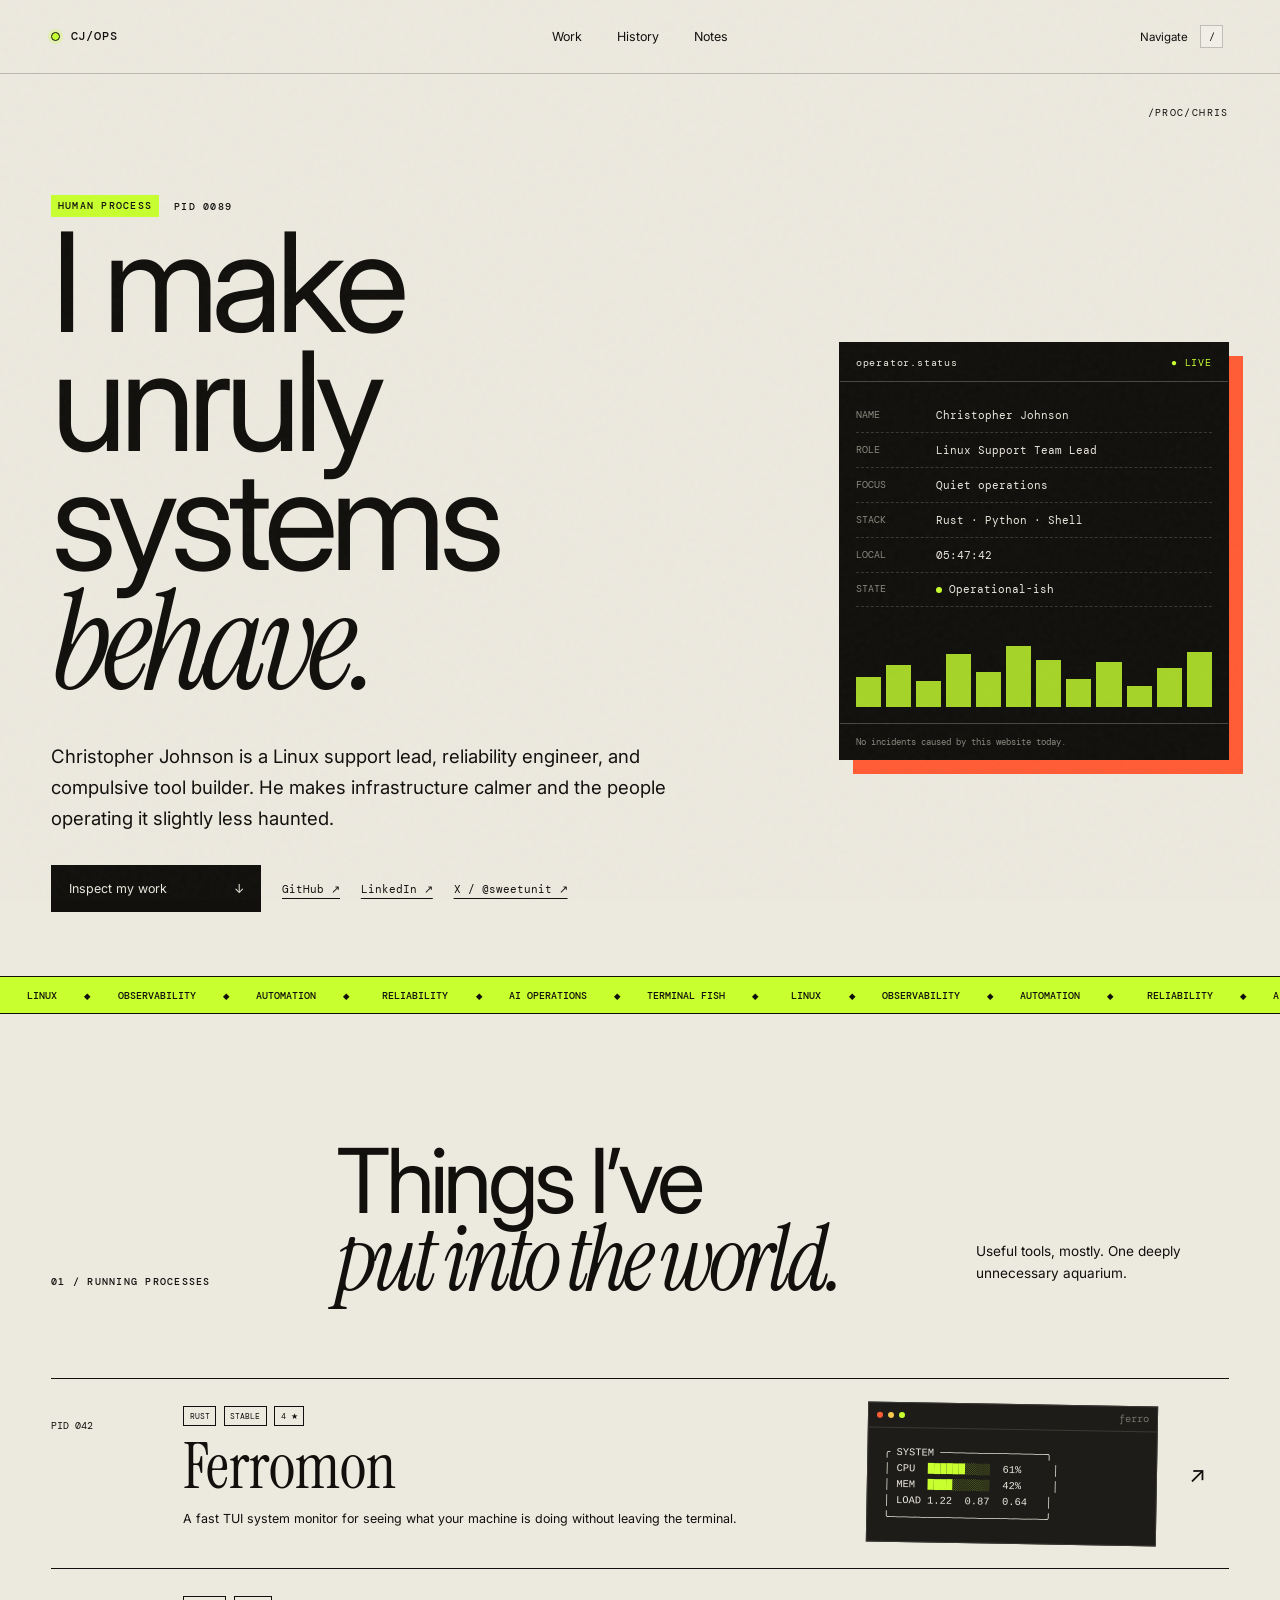
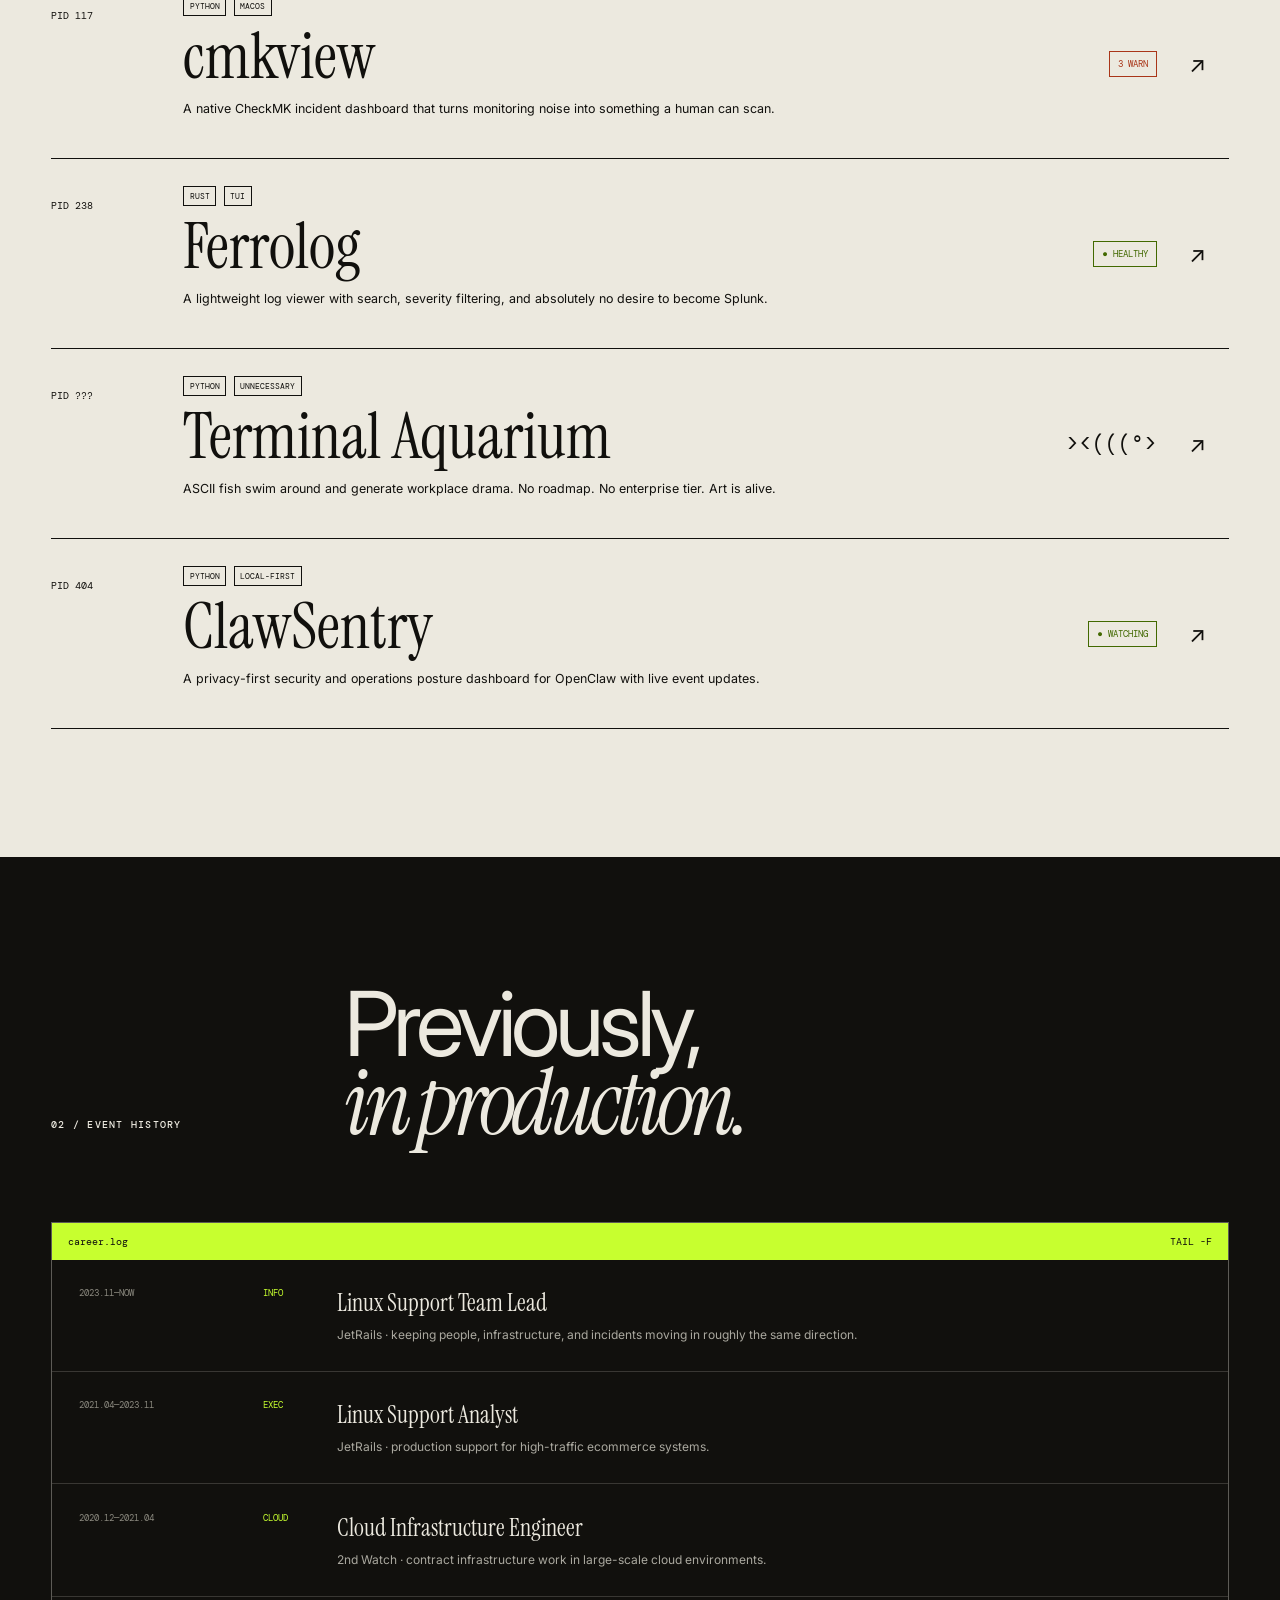
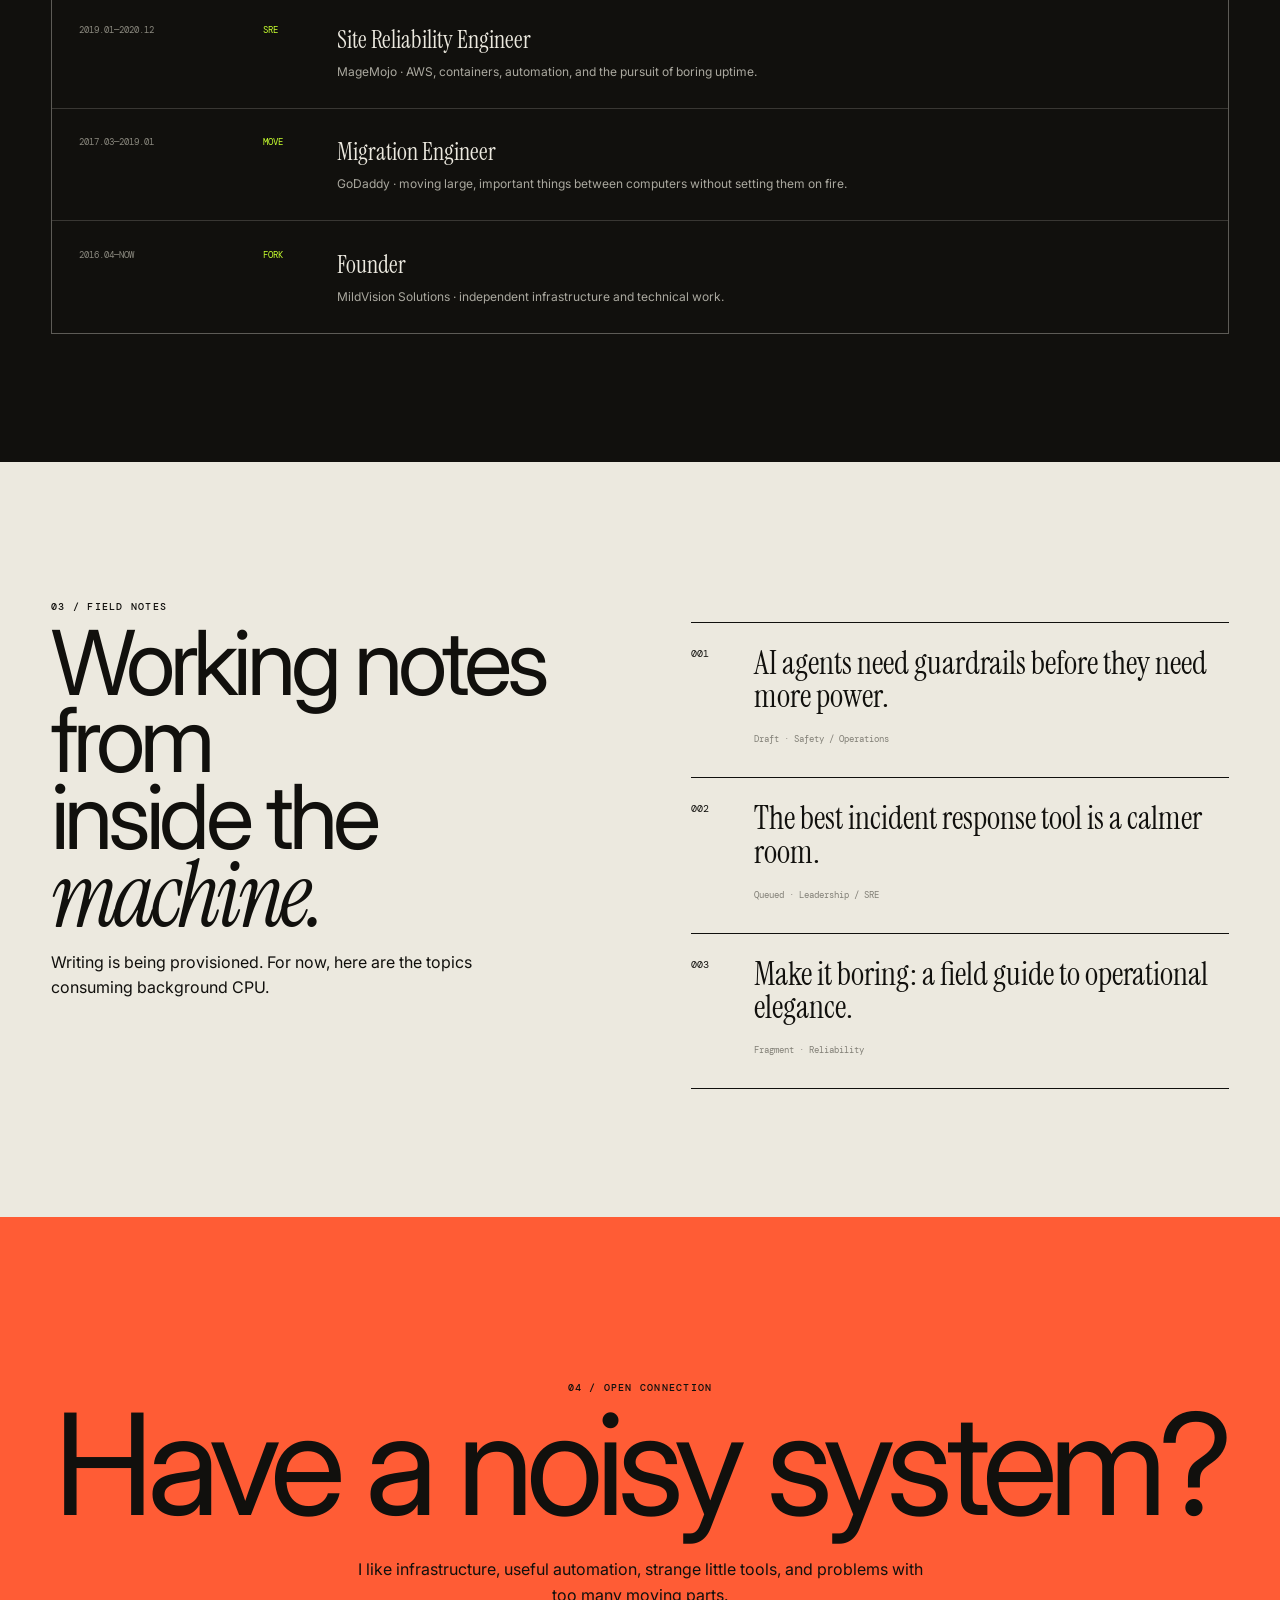
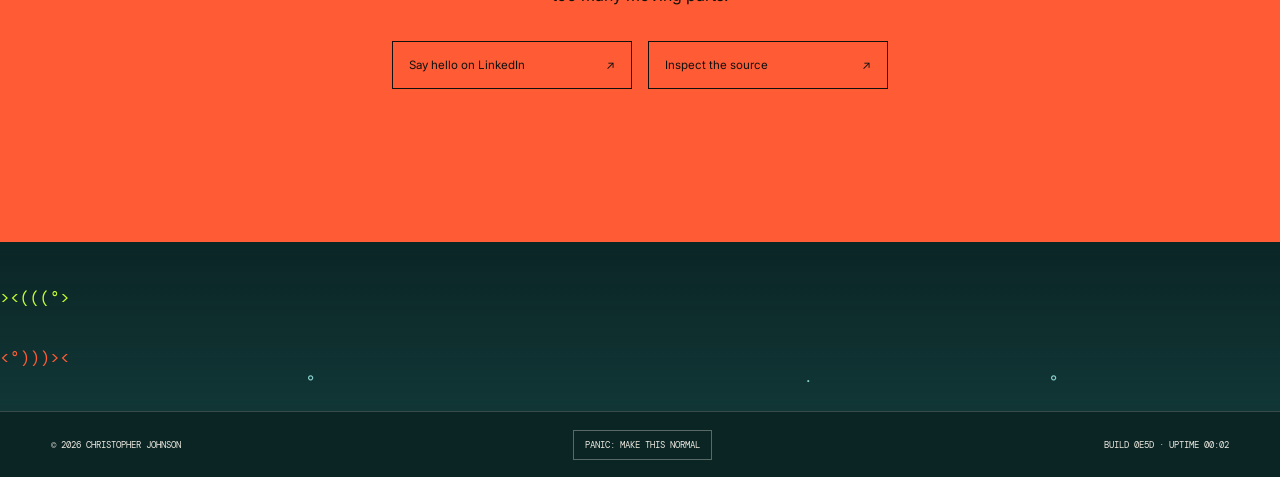
==== index.html @ 64f0a2d4 "Launch personal systems portfolio" ====
<!doctype html>
<html lang="en">
  <head>
    <meta charset="UTF-8" />
    <meta name="viewport" content="width=device-width, initial-scale=1" />
    <meta name="theme-color" content="#11100d" />
    <meta
      name="description"
      content="Christopher Johnson builds infrastructure, automation, and tools that make operations quieter."
    />
    <meta property="og:title" content="Christopher Johnson — Systems Operator" />
    <meta
      property="og:description"
      content="I make unruly systems behave. Linux, SRE, automation, and AI-driven operations."
    />
    <meta property="og:type" content="website" />
    <title>Christopher Johnson / Systems Operator</title>
    <link rel="preconnect" href="https://fonts.googleapis.com" />
    <link rel="preconnect" href="https://fonts.gstatic.com" crossorigin />
    <link
      href="https://fonts.googleapis.com/css2?family=DM+Mono:wght@300;400;500&family=Instrument+Serif:ital@0;1&family=Inter:wght@400;500;600&display=swap"
      rel="stylesheet"
    />
    <link rel="stylesheet" href="styles.css" />
    <script src="script.js" defer></script>
  </head>
  <body>
    <a class="skip-link" href="#main">Skip to main content</a>

    <div class="noise" aria-hidden="true"></div>

    <header class="site-header">
      <a class="wordmark" href="#top" aria-label="Christopher Johnson, home">
        <span class="status-dot" aria-hidden="true"></span>
        <span>CJ/OPS</span>
      </a>

      <nav aria-label="Primary navigation">
        <a href="#work">Work</a>
        <a href="#history">History</a>
        <a href="#notes">Notes</a>
      </nav>

      <button class="command-trigger" type="button" aria-haspopup="dialog">
        <span>Navigate</span>
        <kbd>/</kbd>
      </button>
    </header>

    <main id="main">
      <section class="hero" id="top">
        <div class="hero-index mono" aria-hidden="true">/PROC/CHRIS</div>

        <div class="hero-copy">
          <p class="eyebrow"><span>Human process</span> PID 0089</p>
          <h1>I make unruly<br />systems <em>behave.</em></h1>
          <p class="lede">
            Christopher Johnson is a Linux support lead, reliability engineer,
            and compulsive tool builder. He makes infrastructure calmer and the
            people operating it slightly less haunted.
          </p>
          <div class="hero-links">
            <a class="button primary" href="#work">Inspect my work <span>↓</span></a>
            <a class="text-link" href="https://github.com/ChrisJohnson89">GitHub ↗</a>
            <a class="text-link" href="https://www.linkedin.com/in/chrisjohnsonlink/">LinkedIn ↗</a>
            <a class="text-link" href="https://x.com/sweetunit" rel="me">X / @sweetunit ↗</a>
          </div>
        </div>

        <aside class="system-card" aria-label="Current operator status">
          <div class="panel-title">
            <span>operator.status</span>
            <span class="blink">● LIVE</span>
          </div>
          <dl>
            <div><dt>NAME</dt><dd>Christopher Johnson</dd></div>
            <div><dt>ROLE</dt><dd>Linux Support Team Lead</dd></div>
            <div><dt>FOCUS</dt><dd>Quiet operations</dd></div>
            <div><dt>STACK</dt><dd>Rust · Python · Shell</dd></div>
            <div><dt>LOCAL</dt><dd id="local-time">--:--:--</dd></div>
            <div><dt>STATE</dt><dd><span class="tiny-dot"></span> Operational-ish</dd></div>
          </dl>
          <div class="load-graph" aria-label="Decorative system activity graph">
            <i style="--h: 44%"></i><i style="--h: 62%"></i><i style="--h: 38%"></i>
            <i style="--h: 78%"></i><i style="--h: 52%"></i><i style="--h: 90%"></i>
            <i style="--h: 70%"></i><i style="--h: 42%"></i><i style="--h: 66%"></i>
            <i style="--h: 32%"></i><i style="--h: 58%"></i><i style="--h: 82%"></i>
          </div>
          <p class="panel-note mono">No incidents caused by this website today.</p>
        </aside>
      </section>

      <div class="ticker" aria-hidden="true">
        <div>
          <span>LINUX</span><b>◆</b><span>OBSERVABILITY</span><b>◆</b><span>AUTOMATION</span><b>◆</b>
          <span>RELIABILITY</span><b>◆</b><span>AI OPERATIONS</span><b>◆</b><span>TERMINAL FISH</span><b>◆</b>
          <span>LINUX</span><b>◆</b><span>OBSERVABILITY</span><b>◆</b><span>AUTOMATION</span><b>◆</b>
          <span>RELIABILITY</span><b>◆</b><span>AI OPERATIONS</span><b>◆</b><span>TERMINAL FISH</span><b>◆</b>
        </div>
      </div>

      <section class="section work" id="work">
        <header class="section-heading">
          <p class="eyebrow">01 / Running processes</p>
          <h2>Things I’ve<br /><em>put into the world.</em></h2>
          <p>Useful tools, mostly. One deeply unnecessary aquarium.</p>
        </header>

        <div class="process-list">
          <article class="process featured">
            <a href="https://github.com/ChrisJohnson89/Ferromon" aria-label="View Ferromon on GitHub"></a>
            <div class="process-id mono">PID 042</div>
            <div class="process-main">
              <p class="process-meta"><span>RUST</span><span>STABLE</span><span>4 ★</span></p>
              <h3>Ferromon</h3>
              <p>A fast TUI system monitor for seeing what your machine is doing without leaving the terminal.</p>
            </div>
            <div class="terminal-preview" aria-hidden="true">
              <div class="terminal-bar"><i></i><i></i><i></i><span>ferro</span></div>
              <pre>╭ SYSTEM ─────────────────╮
│ CPU  <b>██████░░░░</b>  61%     │
│ MEM  <b>████░░░░░░</b>  42%     │
│ LOAD 1.22  0.87  0.64   │
╰─────────────────────────╯</pre>
            </div>
            <span class="arrow" aria-hidden="true">↗</span>
          </article>

          <article class="process">
            <a href="https://github.com/ChrisJohnson89/cmkview" aria-label="View cmkview on GitHub"></a>
            <div class="process-id mono">PID 117</div>
            <div class="process-main">
              <p class="process-meta"><span>PYTHON</span><span>MACOS</span></p>
              <h3>cmkview</h3>
              <p>A native CheckMK incident dashboard that turns monitoring noise into something a human can scan.</p>
            </div>
            <span class="project-state warning">3 WARN</span>
            <span class="arrow" aria-hidden="true">↗</span>
          </article>

          <article class="process">
            <a href="https://github.com/ChrisJohnson89/Ferrolog" aria-label="View Ferrolog on GitHub"></a>
            <div class="process-id mono">PID 238</div>
            <div class="process-main">
              <p class="process-meta"><span>RUST</span><span>TUI</span></p>
              <h3>Ferrolog</h3>
              <p>A lightweight log viewer with search, severity filtering, and absolutely no desire to become Splunk.</p>
            </div>
            <span class="project-state healthy">● HEALTHY</span>
            <span class="arrow" aria-hidden="true">↗</span>
          </article>

          <article class="process aquarium-process">
            <a href="https://github.com/ChrisJohnson89/terminal-aquarium-office-drama" aria-label="View Terminal Aquarium on GitHub"></a>
            <div class="process-id mono">PID ???</div>
            <div class="process-main">
              <p class="process-meta"><span>PYTHON</span><span>UNNECESSARY</span></p>
              <h3>Terminal Aquarium</h3>
              <p>ASCII fish swim around and generate workplace drama. No roadmap. No enterprise tier. Art is alive.</p>
            </div>
            <div class="mini-fish" aria-hidden="true">&gt;&lt;(((°&gt;</div>
            <span class="arrow" aria-hidden="true">↗</span>
          </article>

          <article class="process">
            <a href="https://github.com/ChrisJohnson89/ClawSentry" aria-label="View ClawSentry on GitHub"></a>
            <div class="process-id mono">PID 404</div>
            <div class="process-main">
              <p class="process-meta"><span>PYTHON</span><span>LOCAL-FIRST</span></p>
              <h3>ClawSentry</h3>
              <p>A privacy-first security and operations posture dashboard for OpenClaw with live event updates.</p>
            </div>
            <span class="project-state healthy">● WATCHING</span>
            <span class="arrow" aria-hidden="true">↗</span>
          </article>
        </div>
      </section>

      <section class="section history" id="history">
        <header class="section-heading inverted">
          <p class="eyebrow">02 / Event history</p>
          <h2>Previously,<br /><em>in production.</em></h2>
        </header>

        <div class="log-window">
          <div class="log-head mono"><span>career.log</span><span>TAIL -F</span></div>
          <ol class="career-log">
            <li>
              <time>2023.11—NOW</time><span class="log-code">INFO</span>
              <div><strong>Linux Support Team Lead</strong><p>JetRails · keeping people, infrastructure, and incidents moving in roughly the same direction.</p></div>
            </li>
            <li>
              <time>2021.04—2023.11</time><span class="log-code">EXEC</span>
              <div><strong>Linux Support Analyst</strong><p>JetRails · production support for high-traffic ecommerce systems.</p></div>
            </li>
            <li>
              <time>2020.12—2021.04</time><span class="log-code">CLOUD</span>
              <div><strong>Cloud Infrastructure Engineer</strong><p>2nd Watch · contract infrastructure work in large-scale cloud environments.</p></div>
            </li>
            <li>
              <time>2019.01—2020.12</time><span class="log-code">SRE</span>
              <div><strong>Site Reliability Engineer</strong><p>MageMojo · AWS, containers, automation, and the pursuit of boring uptime.</p></div>
            </li>
            <li>
              <time>2017.03—2019.01</time><span class="log-code">MOVE</span>
              <div><strong>Migration Engineer</strong><p>GoDaddy · moving large, important things between computers without setting them on fire.</p></div>
            </li>
            <li>
              <time>2016.04—NOW</time><span class="log-code">FORK</span>
              <div><strong>Founder</strong><p>MildVision Solutions · independent infrastructure and technical work.</p></div>
            </li>
          </ol>
        </div>
      </section>

      <section class="section notes" id="notes">
        <div class="notes-intro">
          <p class="eyebrow">03 / Field notes</p>
          <h2>Working notes from<br />inside the <em>machine.</em></h2>
          <p>Writing is being provisioned. For now, here are the topics consuming background CPU.</p>
        </div>
        <div class="note-stack">
          <article><span>001</span><h3>AI agents need guardrails before they need more power.</h3><p>Draft · Safety / Operations</p></article>
          <article><span>002</span><h3>The best incident response tool is a calmer room.</h3><p>Queued · Leadership / SRE</p></article>
          <article><span>003</span><h3>Make it boring: a field guide to operational elegance.</h3><p>Fragment · Reliability</p></article>
        </div>
      </section>

      <section class="contact" id="contact">
        <p class="eyebrow">04 / Open connection</p>
        <h2>Have a noisy system?</h2>
        <p>I like infrastructure, useful automation, strange little tools, and problems with too many moving parts.</p>
        <div class="contact-links">
          <a href="https://www.linkedin.com/in/chrisjohnsonlink/">Say hello on LinkedIn <span>↗</span></a>
          <a href="https://github.com/ChrisJohnson89">Inspect the source <span>↗</span></a>
        </div>
      </section>
    </main>

    <footer>
      <div class="fish-tank" aria-hidden="true">
        <span class="fish fish-one">&gt;&lt;(((°&gt;</span>
        <span class="fish fish-two">&lt;°)))&gt;&lt;</span>
        <span class="bubble b1">°</span><span class="bubble b2">·</span><span class="bubble b3">°</span>
      </div>
      <div class="footer-line mono">
        <span>© <span id="year"></span> CHRISTOPHER JOHNSON</span>
        <button id="panic" type="button">PANIC: MAKE THIS NORMAL</button>
        <span>BUILD <span id="build-id">LOCAL</span> · UPTIME <span id="uptime">00:00</span></span>
      </div>
    </footer>

    <dialog class="command-dialog" aria-labelledby="command-title">
      <form method="dialog">
        <div class="command-input-wrap">
          <span class="mono">$</span>
          <input id="command-input" autocomplete="off" placeholder="Where should we go?" aria-labelledby="command-title" />
          <button value="close" aria-label="Close command menu">ESC</button>
        </div>
        <h2 id="command-title" class="sr-only">Navigate this website</h2>
        <div class="command-options">
          <button value="work" data-target="work"><span>01</span> Running processes <kbd>W</kbd></button>
          <button value="history" data-target="history"><span>02</span> Event history <kbd>H</kbd></button>
          <button value="notes" data-target="notes"><span>03</span> Field notes <kbd>N</kbd></button>
          <button value="contact" data-target="contact"><span>04</span> Open connection <kbd>C</kbd></button>
        </div>
        <p class="command-hint mono">TIP: PRESS / ANYWHERE · ESC TO ABORT</p>
      </form>
    </dialog>
  </body>
</html>
---- styles.css ----
:root {
  --ink: #11100d;
  --paper: #ece9df;
  --paper-bright: #f5f2e9;
  --acid: #c7ff2f;
  --orange: #ff5c35;
  --muted: #817f76;
  --line: rgba(17, 16, 13, 0.22);
  --mono: "DM Mono", monospace;
  --sans: "Inter", sans-serif;
  --serif: "Instrument Serif", serif;
  --pad: clamp(1.2rem, 4vw, 4.5rem);
}

* { box-sizing: border-box; }
html { scroll-behavior: smooth; }
body {
  margin: 0;
  color: var(--ink);
  background: var(--paper);
  font-family: var(--sans);
  -webkit-font-smoothing: antialiased;
}
body::selection { color: var(--ink); background: var(--acid); }
a { color: inherit; }
button, input { font: inherit; }
button { color: inherit; }

.skip-link { position: fixed; top: -5rem; left: 1rem; z-index: 99; padding: .8rem 1rem; background: var(--acid); }
.skip-link:focus { top: 1rem; }
.noise { position: fixed; inset: 0; pointer-events: none; z-index: 20; opacity: .035; background-image: url("data:image/svg+xml,%3Csvg viewBox='0 0 180 180' xmlns='http://www.w3.org/2000/svg'%3E%3Cfilter id='n'%3E%3CfeTurbulence type='fractalNoise' baseFrequency='.9' numOctaves='4' stitchTiles='stitch'/%3E%3C/filter%3E%3Crect width='100%25' height='100%25' filter='url(%23n)' opacity='.8'/%3E%3C/svg%3E"); }
.mono { font-family: var(--mono); }
.sr-only { position: absolute; width: 1px; height: 1px; overflow: hidden; clip: rect(0,0,0,0); }

.site-header { height: 74px; padding: 0 var(--pad); border-bottom: 1px solid var(--line); display: grid; grid-template-columns: 1fr auto 1fr; align-items: center; position: relative; z-index: 10; }
.wordmark { display: flex; align-items: center; gap: .65rem; width: max-content; font: 500 .72rem var(--mono); letter-spacing: .08em; text-decoration: none; }
.status-dot { width: 9px; height: 9px; background: var(--acid); border: 1px solid var(--ink); border-radius: 50%; box-shadow: 0 0 0 3px rgba(199,255,47,.25); }
nav { display: flex; gap: 2.2rem; }
nav a { font-size: .78rem; text-decoration: none; }
nav a:hover { text-decoration: underline; text-underline-offset: 5px; }
.command-trigger { justify-self: end; display: flex; align-items: center; gap: .8rem; border: 0; background: transparent; cursor: pointer; font-size: .72rem; }
kbd { font: .62rem var(--mono); border: 1px solid var(--line); padding: .28rem .45rem; background: rgba(255,255,255,.25); }

.hero { min-height: calc(100vh - 74px); padding: clamp(5rem, 9vw, 9rem) var(--pad) 4rem; display: grid; grid-template-columns: minmax(0, 1fr) minmax(280px, 390px); gap: clamp(3rem, 9vw, 10rem); position: relative; align-items: center; overflow: hidden; }
.hero-index { position: absolute; top: 2rem; right: var(--pad); font-size: .62rem; letter-spacing: .14em; }
.eyebrow { font: 500 .65rem var(--mono); letter-spacing: .12em; text-transform: uppercase; }
.eyebrow span { background: var(--acid); padding: .27rem .42rem; margin-right: .5rem; }
h1, h2 { font-weight: 400; margin: 0; line-height: .86; letter-spacing: -.055em; }
h1 { font-size: clamp(4.7rem, 10.8vw, 10.5rem); max-width: 1000px; }
h1 em, h2 em { font-family: var(--serif); font-weight: 400; }
.lede { max-width: 650px; font-size: clamp(1rem, 1.45vw, 1.3rem); line-height: 1.65; margin: 2.5rem 0 2rem; }
.hero-links { display: flex; flex-wrap: wrap; align-items: center; gap: 1.3rem; }
.button { display: inline-flex; gap: 2.5rem; justify-content: space-between; padding: 1rem 1.1rem; min-width: 210px; text-decoration: none; font-size: .78rem; }
.button.primary { background: var(--ink); color: var(--paper); }
.button.primary:hover { background: var(--orange); color: var(--ink); }
.text-link { font: .7rem var(--mono); text-underline-offset: 5px; }

.system-card { background: var(--ink); color: var(--paper); border: 1px solid var(--ink); box-shadow: 14px 14px 0 var(--orange); }
.panel-title { padding: .8rem 1rem; border-bottom: 1px solid rgba(236,233,223,.25); display: flex; justify-content: space-between; font: .63rem var(--mono); letter-spacing: .08em; }
.blink { color: var(--acid); animation: flicker 2s steps(1) infinite; }
.system-card dl { margin: 0; padding: 1rem; }
.system-card dl div { display: grid; grid-template-columns: 80px 1fr; padding: .62rem 0; border-bottom: 1px dashed rgba(236,233,223,.18); }
.system-card dt { color: #8b897f; font: .6rem var(--mono); }
.system-card dd { margin: 0; font: .7rem var(--mono); }
.tiny-dot { display: inline-block; width: 6px; height: 6px; background: var(--acid); border-radius: 50%; }
.load-graph { height: 100px; display: flex; align-items: end; gap: 5px; padding: 1rem; }
.load-graph i { flex: 1; height: var(--h); background: var(--acid); opacity: .82; animation: breathe 2.5s ease-in-out infinite alternate; }
.load-graph i:nth-child(3n) { animation-delay: -.7s; }
.panel-note { margin: 0; padding: .7rem 1rem; border-top: 1px solid rgba(236,233,223,.25); font-size: .54rem; color: #8b897f; }

.ticker { border-block: 1px solid var(--ink); background: var(--acid); overflow: hidden; white-space: nowrap; padding: .72rem 0; font: 500 .62rem var(--mono); }
.ticker div { width: max-content; animation: marquee 24s linear infinite; }
.ticker span { margin: 0 1.7rem; }
.ticker b { font-size: .5rem; }

.section { padding: clamp(6rem, 10vw, 10rem) var(--pad); }
.section-heading { display: grid; grid-template-columns: 1fr 2.4fr 1fr; gap: 2rem; margin-bottom: 5rem; align-items: end; }
.section-heading h2, .notes h2 { font-size: clamp(3.8rem, 7vw, 7.5rem); }
.section-heading > p:last-child { max-width: 270px; font-size: .85rem; line-height: 1.6; }
.process-list { border-top: 1px solid var(--ink); }
.process { min-height: 190px; border-bottom: 1px solid var(--ink); display: grid; grid-template-columns: 100px minmax(0, 1fr) auto 40px; gap: 2rem; align-items: center; position: relative; transition: background .25s, color .25s, padding .25s; }
.process > a { position: absolute; inset: 0; z-index: 2; }
.process:hover { background: var(--ink); color: var(--paper); padding-inline: 1.5rem; }
.process-id { font-size: .6rem; align-self: start; margin-top: 2.5rem; }
.process-meta { display: flex; gap: .45rem; margin: 0 0 .7rem; }
.process-meta span { border: 1px solid currentColor; padding: .2rem .35rem; font: .52rem var(--mono); }
.process h3 { font: 400 clamp(2.6rem, 5vw, 5rem)/.95 var(--serif); margin: 0; }
.process-main > p:last-child { max-width: 650px; font-size: .78rem; line-height: 1.5; }
.arrow { font-size: 1.4rem; }
.project-state { font: .58rem var(--mono); padding: .35rem .5rem; border: 1px solid currentColor; }
.warning { color: #a93518; }
.healthy { color: #426900; }
.process:hover .warning { color: var(--orange); }
.process:hover .healthy { color: var(--acid); }
.terminal-preview { width: 290px; background: #1d1c18; color: var(--paper); font: .65rem/1.55 var(--mono); border: 1px solid #3a3934; transform: rotate(1deg); }
.terminal-bar { height: 25px; border-bottom: 1px solid #3a3934; padding: 0 .5rem; display: flex; align-items: center; gap: 5px; }
.terminal-bar i { width: 6px; height: 6px; border-radius: 50%; background: var(--orange); }
.terminal-bar i:nth-child(2) { background: #f5c84c; }
.terminal-bar i:nth-child(3) { background: var(--acid); }
.terminal-bar span { margin-left: auto; color: #77756c; }
.terminal-preview pre { margin: 0; padding: 1rem; }
.terminal-preview b { color: var(--acid); }
.mini-fish { font: 1.3rem var(--mono); white-space: nowrap; animation: fish-bob 1.5s ease-in-out infinite alternate; }

.history { background: var(--ink); color: var(--paper); }
.inverted { grid-template-columns: 1fr 3.4fr; }
.log-window { border: 1px solid rgba(236,233,223,.35); max-width: 1200px; margin-left: auto; }
.log-head { display: flex; justify-content: space-between; padding: .75rem 1rem; background: var(--acid); color: var(--ink); font-size: .6rem; }
.career-log { list-style: none; margin: 0; padding: 0; }
.career-log li { display: grid; grid-template-columns: 160px 50px 1fr; gap: 1.5rem; padding: 1.7rem; border-bottom: 1px solid rgba(236,233,223,.18); }
.career-log li:last-child { border: 0; }
.career-log time, .log-code { font: .58rem var(--mono); color: #8b897f; }
.log-code { color: var(--acid); }
.career-log strong { font: 400 1.5rem var(--serif); }
.career-log p { margin: .5rem 0 0; color: #aaa89f; font-size: .75rem; line-height: 1.5; }

.notes { display: grid; grid-template-columns: 1fr 1fr; gap: clamp(3rem, 8vw, 10rem); }
.notes-intro > p:last-child { max-width: 480px; line-height: 1.6; }
.note-stack { padding-top: 2rem; }
.note-stack article { border-top: 1px solid var(--ink); padding: 1.5rem 0 2rem; display: grid; grid-template-columns: 55px 1fr; gap: .5rem; }
.note-stack article:last-child { border-bottom: 1px solid var(--ink); }
.note-stack span { font: .6rem var(--mono); }
.note-stack h3 { font: 400 clamp(1.5rem, 2.5vw, 2.5rem)/1.05 var(--serif); margin: 0; }
.note-stack p { grid-column: 2; margin: .7rem 0 0; font: .56rem var(--mono); color: var(--muted); }

.contact { padding: clamp(6rem, 12vw, 12rem) var(--pad); background: var(--orange); text-align: center; }
.contact h2 { font-size: clamp(4rem, 11vw, 11rem); }
.contact > p:nth-of-type(2) { max-width: 590px; margin: 2rem auto; line-height: 1.6; }
.contact-links { display: flex; justify-content: center; gap: 1rem; flex-wrap: wrap; }
.contact-links a { min-width: 240px; display: flex; justify-content: space-between; padding: 1rem; border: 1px solid var(--ink); text-decoration: none; font-size: .72rem; }
.contact-links a:hover { background: var(--ink); color: var(--paper); }

footer { background: #0b2525; color: var(--paper); overflow: hidden; }
.fish-tank { height: 170px; position: relative; border-bottom: 1px solid rgba(236,233,223,.2); background: linear-gradient(transparent, rgba(45,133,130,.18)); }
.fish { position: absolute; font: 1rem var(--mono); color: var(--acid); white-space: nowrap; }
.fish-one { top: 45px; animation: swim-right 14s linear infinite; }
.fish-two { top: 105px; animation: swim-left 19s linear infinite; color: var(--orange); }
.bubble { position: absolute; bottom: 20px; color: #86cfcc; animation: bubble 4s ease-in infinite; }
.b1 { left: 24%; }.b2 { left: 63%; animation-delay: -1.4s; }.b3 { left: 82%; animation-delay: -2.7s; }
.footer-line { min-height: 65px; display: flex; padding: 1rem var(--pad); justify-content: space-between; align-items: center; gap: 1rem; font-size: .55rem; }
#panic { background: transparent; border: 1px solid rgba(236,233,223,.35); padding: .5rem .7rem; font: .55rem var(--mono); cursor: pointer; }
#panic:hover { border-color: var(--orange); color: var(--orange); }

.command-dialog { width: min(620px, calc(100vw - 2rem)); padding: 0; border: 1px solid var(--ink); background: var(--paper-bright); color: var(--ink); box-shadow: 18px 18px 0 var(--orange); }
.command-dialog::backdrop { background: rgba(17,16,13,.76); backdrop-filter: blur(4px); }
.command-input-wrap { display: grid; grid-template-columns: auto 1fr auto; gap: .7rem; align-items: center; padding: 1rem; border-bottom: 1px solid var(--ink); }
.command-input-wrap input { border: 0; outline: 0; background: transparent; font: .8rem var(--mono); }
.command-input-wrap button { border: 0; background: transparent; font: .55rem var(--mono); }
.command-options { padding: .5rem; }
.command-options button { width: 100%; display: grid; grid-template-columns: 40px 1fr auto; text-align: left; padding: .9rem; border: 0; background: transparent; font-size: .78rem; cursor: pointer; }
.command-options button:hover, .command-options button:focus { background: var(--acid); outline: 0; }
.command-options span { font: .55rem var(--mono); }
.command-hint { padding: .8rem 1rem; margin: 0; border-top: 1px solid var(--line); font-size: .5rem; color: var(--muted); }

body.normal-mode { --paper: #fff; --paper-bright: #fff; --acid: #e5e5e5; --orange: #ddd; --ink: #202020; }
body.normal-mode .noise, body.normal-mode .ticker, body.normal-mode .fish-tank, body.normal-mode .load-graph { display: none; }
body.normal-mode h1 em::after { content: " (professionally)."; font-family: var(--sans); font-size: .18em; letter-spacing: 0; }

@keyframes flicker { 0%, 90% { opacity: 1; } 91%, 94% { opacity: .25; } 95%, 100% { opacity: 1; } }
@keyframes breathe { to { height: calc(var(--h) * .7); opacity: .4; } }
@keyframes marquee { to { transform: translateX(-50%); } }
@keyframes fish-bob { to { transform: translateY(8px) rotate(-2deg); } }
@keyframes swim-right { from { transform: translateX(-160px); } to { transform: translateX(calc(100vw + 160px)); } }
@keyframes swim-left { from { transform: translateX(calc(100vw + 160px)); } to { transform: translateX(-160px); } }
@keyframes bubble { from { transform: translateY(0); opacity: 0; } 25% { opacity: 1; } to { transform: translateY(-140px); opacity: 0; } }

@media (max-width: 900px) {
  .site-header { grid-template-columns: 1fr auto; }
  nav { display: none; }
  .hero { grid-template-columns: 1fr; padding-top: 6rem; }
  .system-card { max-width: 500px; }
  .section-heading { grid-template-columns: 1fr; }
  .section-heading > p:last-child { max-width: 500px; }
  .process { grid-template-columns: 70px 1fr 30px; padding: 1.5rem 0; }
  .process:hover { padding-inline: .75rem; }
  .process-id { margin-top: .4rem; }
  .terminal-preview, .project-state, .mini-fish { grid-column: 2; justify-self: start; }
  .arrow { grid-column: 3; grid-row: 1 / span 2; }
  .notes { grid-template-columns: 1fr; }
}

@media (max-width: 600px) {
  .site-header { height: 62px; }
  .command-trigger span { display: none; }
  .hero { min-height: auto; padding-bottom: 5rem; }
  h1 { font-size: clamp(4rem, 19vw, 6rem); }
  .hero-index { display: none; }
  .system-card { box-shadow: 8px 8px 0 var(--orange); }
  .process { grid-template-columns: 1fr 30px; gap: .5rem; }
  .process-id { grid-column: 1; }
  .process-main { grid-column: 1; }
  .terminal-preview, .project-state, .mini-fish { grid-column: 1; max-width: 100%; }
  .arrow { grid-column: 2; grid-row: 1 / span 3; }
  .career-log li { grid-template-columns: 1fr auto; gap: .7rem; }
  .career-log li div { grid-column: 1 / -1; }
  .footer-line { align-items: flex-start; flex-direction: column; }
}

@media (prefers-reduced-motion: reduce) {
  html { scroll-behavior: auto; }
  *, *::before, *::after { animation-duration: .001ms !important; animation-iteration-count: 1 !important; }
}
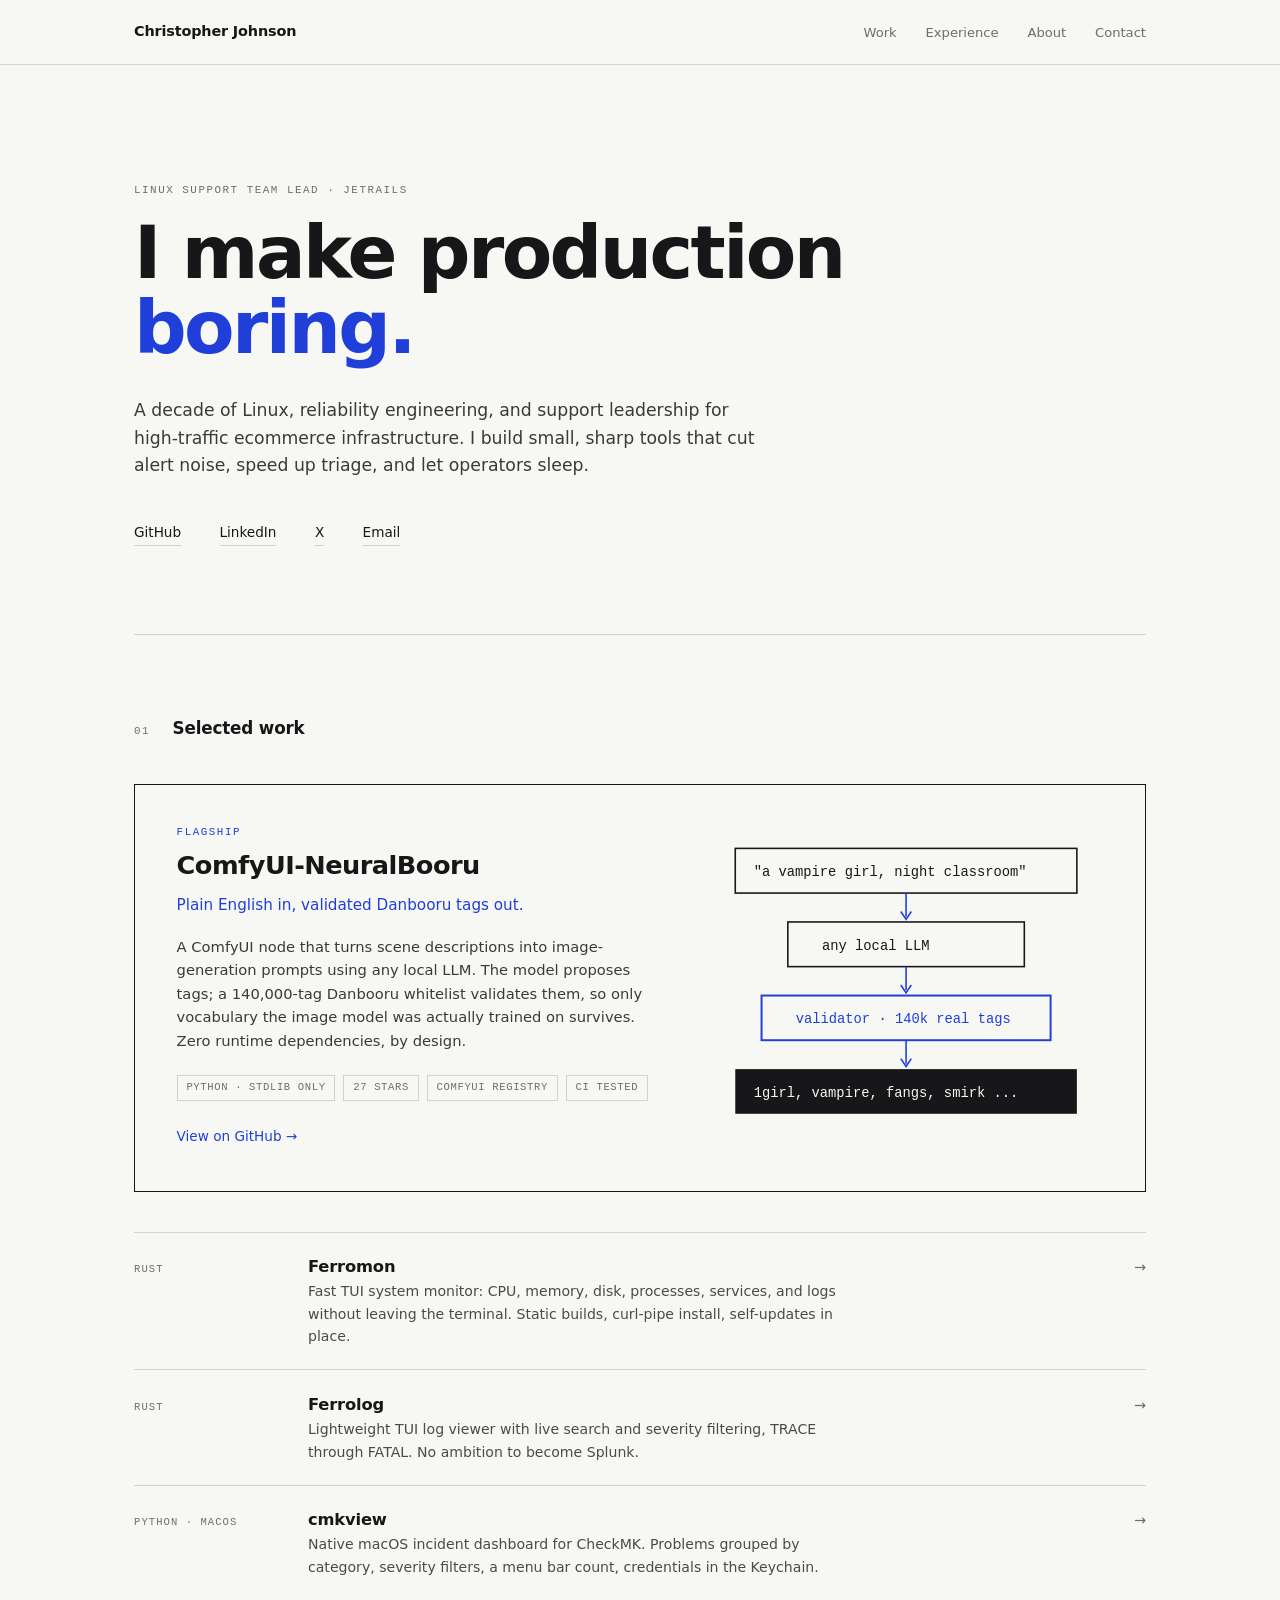
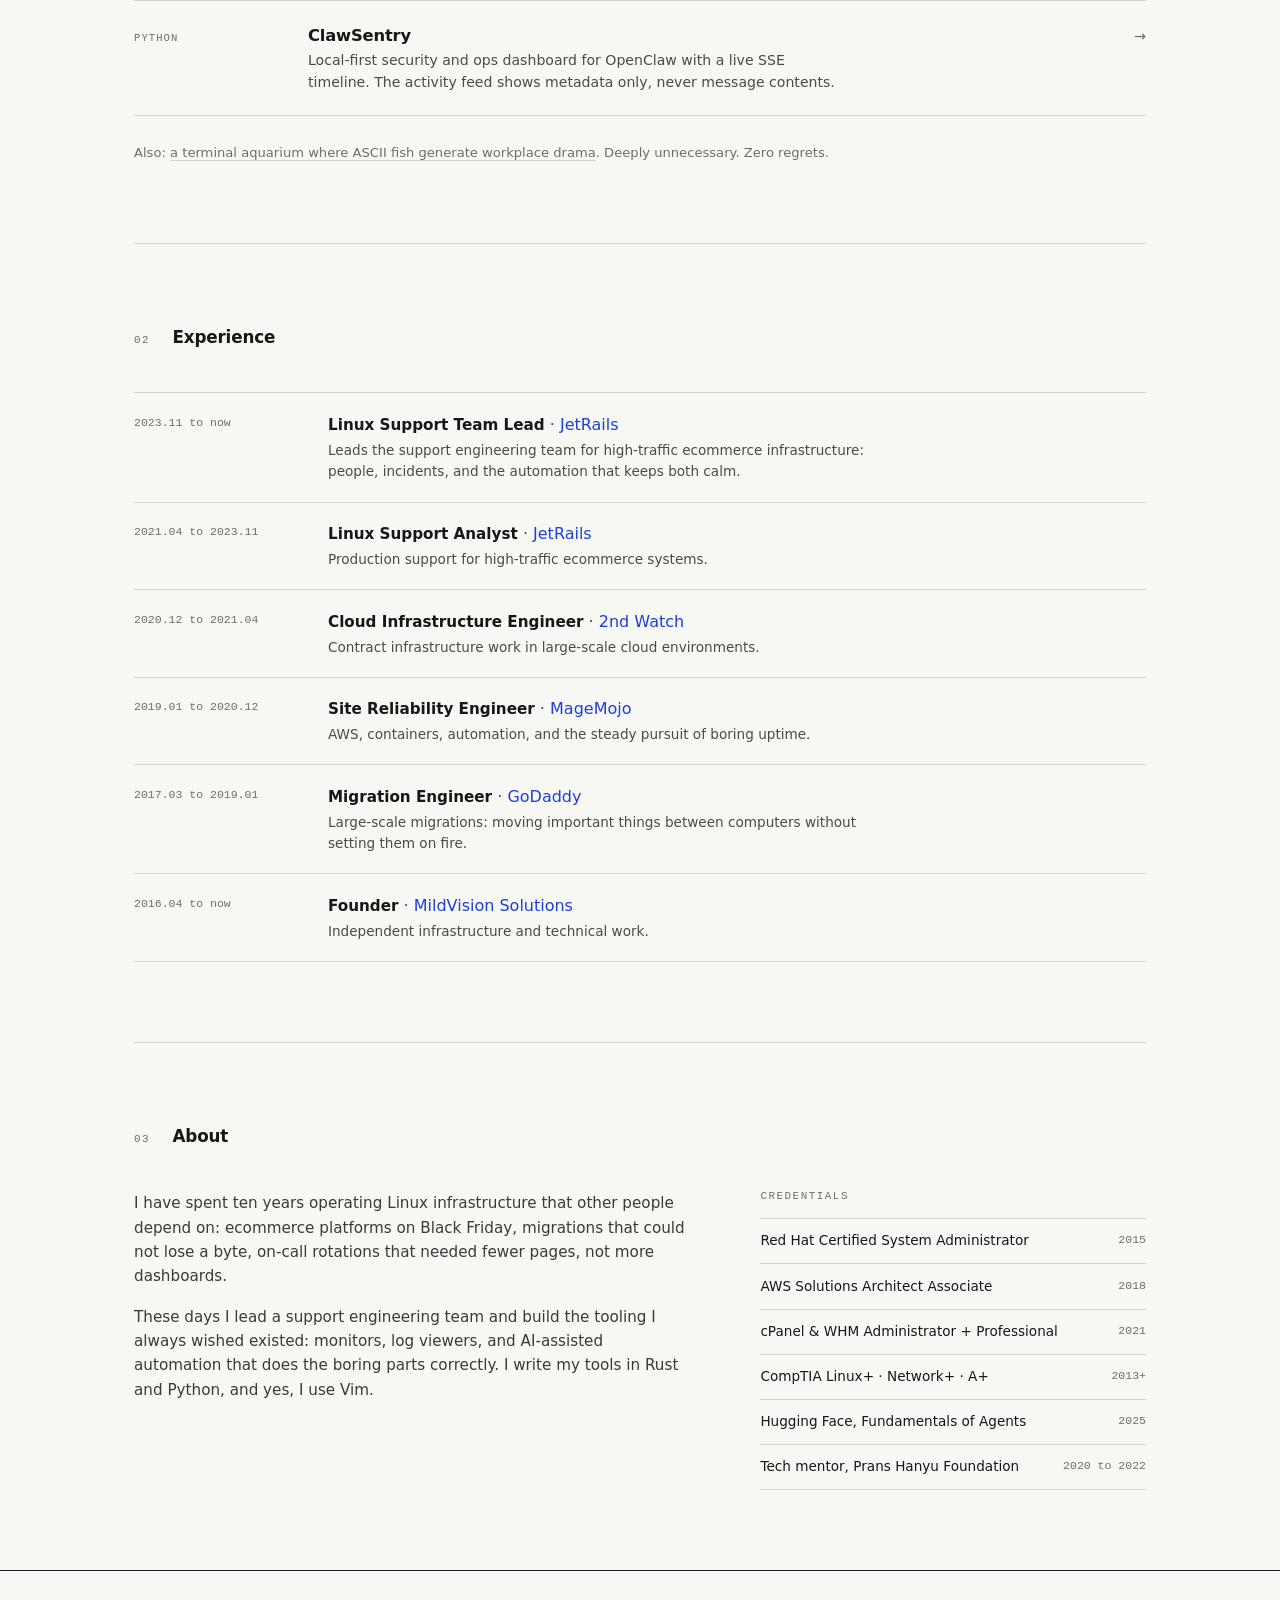
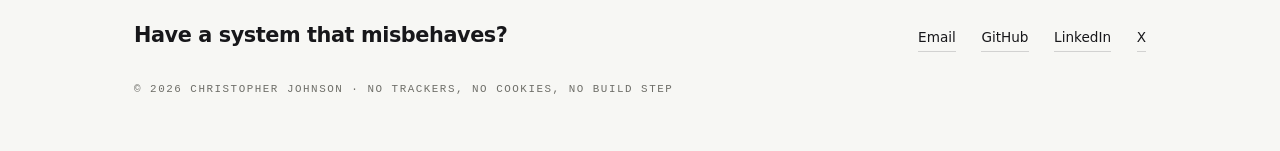
==== commit 76e6bf42: "redesign: Swiss Precision, real substance edition Full redesign around real facts: NeuralBooru featu" ====
--- a/index.html
+++ b/index.html
@@ -1,271 +1,238 @@
 <!doctype html>
 <html lang="en">
-  <head>
-    <meta charset="UTF-8" />
-    <meta name="viewport" content="width=device-width, initial-scale=1" />
-    <meta name="theme-color" content="#11100d" />
-    <meta
-      name="description"
-      content="Christopher Johnson builds infrastructure, automation, and tools that make operations quieter."
-    />
-    <meta property="og:title" content="Christopher Johnson — Systems Operator" />
-    <meta
-      property="og:description"
-      content="I make unruly systems behave. Linux, SRE, automation, and AI-driven operations."
-    />
-    <meta property="og:type" content="website" />
-    <title>Christopher Johnson / Systems Operator</title>
-    <link rel="preconnect" href="https://fonts.googleapis.com" />
-    <link rel="preconnect" href="https://fonts.gstatic.com" crossorigin />
-    <link
-      href="https://fonts.googleapis.com/css2?family=DM+Mono:wght@300;400;500&family=Instrument+Serif:ital@0;1&family=Inter:wght@400;500;600&display=swap"
-      rel="stylesheet"
-    />
-    <link rel="stylesheet" href="styles.css" />
-    <script src="script.js" defer></script>
-  </head>
-  <body>
-    <a class="skip-link" href="#main">Skip to main content</a>
-
-    <div class="noise" aria-hidden="true"></div>
-
-    <header class="site-header">
-      <a class="wordmark" href="#top" aria-label="Christopher Johnson, home">
-        <span class="status-dot" aria-hidden="true"></span>
-        <span>CJ/OPS</span>
-      </a>
-
-      <nav aria-label="Primary navigation">
-        <a href="#work">Work</a>
-        <a href="#history">History</a>
-        <a href="#notes">Notes</a>
-      </nav>
-
-      <button class="command-trigger" type="button" aria-haspopup="dialog">
-        <span>Navigate</span>
-        <kbd>/</kbd>
-      </button>
-    </header>
-
-    <main id="main">
-      <section class="hero" id="top">
-        <div class="hero-index mono" aria-hidden="true">/PROC/CHRIS</div>
-
-        <div class="hero-copy">
-          <p class="eyebrow"><span>Human process</span> PID 0089</p>
-          <h1>I make unruly<br />systems <em>behave.</em></h1>
-          <p class="lede">
-            Christopher Johnson is a Linux support lead, reliability engineer,
-            and compulsive tool builder. He makes infrastructure calmer and the
-            people operating it slightly less haunted.
+<head>
+  <meta charset="utf-8">
+  <meta name="viewport" content="width=device-width, initial-scale=1">
+  <meta name="theme-color" content="#f7f7f4">
+  <title>Christopher Johnson · Linux Support Team Lead</title>
+  <meta name="description" content="Christopher Johnson leads a Linux support engineering team at JetRails and builds small, sharp tools that cut alert noise, speed up triage, and make production boring.">
+  <link rel="canonical" href="https://chrisjohnson89.github.io/">
+  <link rel="icon" href="data:image/svg+xml,%3Csvg xmlns='http://www.w3.org/2000/svg' viewBox='0 0 64 64'%3E%3Crect width='64' height='64' fill='%231f3fd8'/%3E%3Ctext x='32' y='43' font-family='-apple-system,Segoe UI,sans-serif' font-size='30' font-weight='700' fill='%23f7f7f4' text-anchor='middle'%3ECJ%3C/text%3E%3C/svg%3E">
+  <meta property="og:title" content="Christopher Johnson · Linux Support Team Lead">
+  <meta property="og:description" content="A decade of Linux, reliability engineering, and support leadership. Small, sharp tools that make production boring.">
+  <meta property="og:type" content="website">
+  <meta property="og:url" content="https://chrisjohnson89.github.io/">
+  <meta property="og:image" content="https://chrisjohnson89.github.io/og-image.png">
+  <meta name="twitter:card" content="summary_large_image">
+  <link rel="stylesheet" href="styles.css">
+  <script type="application/ld+json">
+  {
+    "@context": "https://schema.org",
+    "@type": "Person",
+    "name": "Christopher Johnson",
+    "jobTitle": "Linux Support Team Lead",
+    "worksFor": { "@type": "Organization", "name": "JetRails" },
+    "url": "https://chrisjohnson89.github.io/",
+    "email": "mailto:cjengineer89@gmail.com",
+    "sameAs": [
+      "https://github.com/ChrisJohnson89",
+      "https://www.linkedin.com/in/chrisjohnsonlink/",
+      "https://x.com/sweetunit"
+    ]
+  }
+  </script>
+</head>
+<body>
+<header class="site">
+  <div class="wrap">
+    <a class="wordmark" href="#">Christopher Johnson</a>
+    <nav class="primary" aria-label="Primary">
+      <a href="#work">Work</a>
+      <a href="#experience">Experience</a>
+      <a href="#about">About</a>
+      <a href="#contact">Contact</a>
+    </nav>
+  </div>
+</header>
+
+<main>
+  <div class="wrap">
+    <section class="hero">
+      <p class="label">Linux Support Team Lead · JetRails</p>
+      <h1>I make production <span class="accent">boring.</span></h1>
+      <p class="intro">
+        A decade of Linux, reliability engineering, and support leadership for
+        high-traffic ecommerce infrastructure. I build small, sharp tools that
+        cut alert noise, speed up triage, and let operators sleep.
+      </p>
+      <div class="hero-meta">
+        <a href="https://github.com/ChrisJohnson89">GitHub</a>
+        <a href="https://www.linkedin.com/in/chrisjohnsonlink/">LinkedIn</a>
+        <a href="https://x.com/sweetunit">X</a>
+        <a href="mailto:cjengineer89@gmail.com">Email</a>
+      </div>
+    </section>
+
+    <section id="work">
+      <div class="section-head"><span class="label">01</span><h2>Selected work</h2></div>
+
+      <article class="flagship">
+        <div>
+          <p class="label flagship-label">Flagship</p>
+          <h3>ComfyUI-NeuralBooru</h3>
+          <p class="tagline">Plain English in, validated Danbooru tags out.</p>
+          <p class="body">
+            A ComfyUI node that turns scene descriptions into image-generation
+            prompts using any local LLM. The model proposes tags; a 140,000-tag
+            Danbooru whitelist validates them, so only vocabulary the image model
+            was actually trained on survives. Zero runtime dependencies, by design.
           </p>
-          <div class="hero-links">
-            <a class="button primary" href="#work">Inspect my work <span>↓</span></a>
-            <a class="text-link" href="https://github.com/ChrisJohnson89">GitHub ↗</a>
-            <a class="text-link" href="https://www.linkedin.com/in/chrisjohnsonlink/">LinkedIn ↗</a>
-            <a class="text-link" href="https://x.com/sweetunit" rel="me">X / @sweetunit ↗</a>
-          </div>
-        </div>
-
-        <aside class="system-card" aria-label="Current operator status">
-          <div class="panel-title">
-            <span>operator.status</span>
-            <span class="blink">● LIVE</span>
-          </div>
-          <dl>
-            <div><dt>NAME</dt><dd>Christopher Johnson</dd></div>
-            <div><dt>ROLE</dt><dd>Linux Support Team Lead</dd></div>
-            <div><dt>FOCUS</dt><dd>Quiet operations</dd></div>
-            <div><dt>STACK</dt><dd>Rust · Python · Shell</dd></div>
-            <div><dt>LOCAL</dt><dd id="local-time">--:--:--</dd></div>
-            <div><dt>STATE</dt><dd><span class="tiny-dot"></span> Operational-ish</dd></div>
-          </dl>
-          <div class="load-graph" aria-label="Decorative system activity graph">
-            <i style="--h: 44%"></i><i style="--h: 62%"></i><i style="--h: 38%"></i>
-            <i style="--h: 78%"></i><i style="--h: 52%"></i><i style="--h: 90%"></i>
-            <i style="--h: 70%"></i><i style="--h: 42%"></i><i style="--h: 66%"></i>
-            <i style="--h: 32%"></i><i style="--h: 58%"></i><i style="--h: 82%"></i>
-          </div>
-          <p class="panel-note mono">No incidents caused by this website today.</p>
-        </aside>
-      </section>
-
-      <div class="ticker" aria-hidden="true">
+          <div class="facts">
+            <span>PYTHON · STDLIB ONLY</span>
+            <span>27 STARS</span>
+            <span>COMFYUI REGISTRY</span>
+            <span>CI TESTED</span>
+          </div>
+          <a class="flagship-link" href="https://github.com/ChrisJohnson89/ComfyUI-NeuralBooru">View on GitHub →</a>
+        </div>
+        <div class="diagram" aria-label="Diagram: an English description flows through a local LLM, then a validator, producing a clean prompt">
+          <svg viewBox="0 0 300 240" xmlns="http://www.w3.org/2000/svg" role="img">
+            <g font-family="ui-monospace, Menlo, monospace" font-size="10.5">
+              <rect x="20" y="14" width="260" height="34" fill="none" stroke="#17171a" stroke-width="1.2"/>
+              <text x="34" y="35" fill="#17171a">"a vampire girl, night classroom"</text>
+              <path d="M150 48 v18" stroke="#1f3fd8" stroke-width="1.2" fill="none"/>
+              <path d="M146 62 l4 6 l4 -6" stroke="#1f3fd8" stroke-width="1.2" fill="none"/>
+              <rect x="60" y="70" width="180" height="34" fill="none" stroke="#17171a" stroke-width="1.2"/>
+              <text x="86" y="91" fill="#17171a">any local LLM</text>
+              <path d="M150 104 v18" stroke="#1f3fd8" stroke-width="1.2" fill="none"/>
+              <path d="M146 118 l4 6 l4 -6" stroke="#1f3fd8" stroke-width="1.2" fill="none"/>
+              <rect x="40" y="126" width="220" height="34" fill="none" stroke="#1f3fd8" stroke-width="1.5"/>
+              <text x="66" y="147" fill="#1f3fd8">validator · 140k real tags</text>
+              <path d="M150 160 v18" stroke="#1f3fd8" stroke-width="1.2" fill="none"/>
+              <path d="M146 174 l4 6 l4 -6" stroke="#1f3fd8" stroke-width="1.2" fill="none"/>
+              <rect x="20" y="182" width="260" height="34" fill="#17171a"/>
+              <text x="34" y="203" fill="#f7f7f4">1girl, vampire, fangs, smirk ...</text>
+            </g>
+          </svg>
+        </div>
+      </article>
+
+      <div class="rows">
+        <article class="row">
+          <a class="cover" href="https://github.com/ChrisJohnson89/Ferromon" aria-label="Ferromon on GitHub"></a>
+          <span class="lang">Rust</span>
+          <div>
+            <h3>Ferromon</h3>
+            <p>Fast TUI system monitor: CPU, memory, disk, processes, services, and logs without leaving the terminal. Static builds, curl-pipe install, self-updates in place.</p>
+          </div>
+          <span class="goto">→</span>
+        </article>
+        <article class="row">
+          <a class="cover" href="https://github.com/ChrisJohnson89/Ferrolog" aria-label="Ferrolog on GitHub"></a>
+          <span class="lang">Rust</span>
+          <div>
+            <h3>Ferrolog</h3>
+            <p>Lightweight TUI log viewer with live search and severity filtering, TRACE through FATAL. No ambition to become Splunk.</p>
+          </div>
+          <span class="goto">→</span>
+        </article>
+        <article class="row">
+          <a class="cover" href="https://github.com/ChrisJohnson89/cmkview" aria-label="cmkview on GitHub"></a>
+          <span class="lang">Python · macOS</span>
+          <div>
+            <h3>cmkview</h3>
+            <p>Native macOS incident dashboard for CheckMK. Problems grouped by category, severity filters, a menu bar count, credentials in the Keychain.</p>
+          </div>
+          <span class="goto">→</span>
+        </article>
+        <article class="row">
+          <a class="cover" href="https://github.com/ChrisJohnson89/ClawSentry" aria-label="ClawSentry on GitHub"></a>
+          <span class="lang">Python</span>
+          <div>
+            <h3>ClawSentry</h3>
+            <p>Local-first security and ops dashboard for OpenClaw with a live SSE timeline. The activity feed shows metadata only, never message contents.</p>
+          </div>
+          <span class="goto">→</span>
+        </article>
+      </div>
+
+      <p class="footnote">
+        Also: <a href="https://github.com/ChrisJohnson89/terminal-aquarium-office-drama">a terminal aquarium where ASCII fish generate workplace drama</a>. Deeply unnecessary. Zero regrets.
+      </p>
+    </section>
+
+    <section id="experience">
+      <div class="section-head"><span class="label">02</span><h2>Experience</h2></div>
+      <ul class="xp">
+        <li>
+          <time>2023.11 to now</time>
+          <div><strong>Linux Support Team Lead</strong> <span class="org">· JetRails</span>
+            <p>Leads the support engineering team for high-traffic ecommerce infrastructure: people, incidents, and the automation that keeps both calm.</p></div>
+        </li>
+        <li>
+          <time>2021.04 to 2023.11</time>
+          <div><strong>Linux Support Analyst</strong> <span class="org">· JetRails</span>
+            <p>Production support for high-traffic ecommerce systems.</p></div>
+        </li>
+        <li>
+          <time>2020.12 to 2021.04</time>
+          <div><strong>Cloud Infrastructure Engineer</strong> <span class="org">· 2nd Watch</span>
+            <p>Contract infrastructure work in large-scale cloud environments.</p></div>
+        </li>
+        <li>
+          <time>2019.01 to 2020.12</time>
+          <div><strong>Site Reliability Engineer</strong> <span class="org">· MageMojo</span>
+            <p>AWS, containers, automation, and the steady pursuit of boring uptime.</p></div>
+        </li>
+        <li>
+          <time>2017.03 to 2019.01</time>
+          <div><strong>Migration Engineer</strong> <span class="org">· GoDaddy</span>
+            <p>Large-scale migrations: moving important things between computers without setting them on fire.</p></div>
+        </li>
+        <li>
+          <time>2016.04 to now</time>
+          <div><strong>Founder</strong> <span class="org">· MildVision Solutions</span>
+            <p>Independent infrastructure and technical work.</p></div>
+        </li>
+      </ul>
+    </section>
+
+    <section id="about">
+      <div class="section-head"><span class="label">03</span><h2>About</h2></div>
+      <div class="about-grid">
+        <div class="bio">
+          <p>
+            I have spent ten years operating Linux infrastructure that other
+            people depend on: ecommerce platforms on Black Friday, migrations
+            that could not lose a byte, on-call rotations that needed fewer
+            pages, not more dashboards.
+          </p>
+          <p>
+            These days I lead a support engineering team and build the tooling
+            I always wished existed: monitors, log viewers, and AI-assisted
+            automation that does the boring parts correctly. I write my tools
+            in Rust and Python, and yes, I use Vim.
+          </p>
+        </div>
         <div>
-          <span>LINUX</span><b>◆</b><span>OBSERVABILITY</span><b>◆</b><span>AUTOMATION</span><b>◆</b>
-          <span>RELIABILITY</span><b>◆</b><span>AI OPERATIONS</span><b>◆</b><span>TERMINAL FISH</span><b>◆</b>
-          <span>LINUX</span><b>◆</b><span>OBSERVABILITY</span><b>◆</b><span>AUTOMATION</span><b>◆</b>
-          <span>RELIABILITY</span><b>◆</b><span>AI OPERATIONS</span><b>◆</b><span>TERMINAL FISH</span><b>◆</b>
+          <p class="label creds-label">Credentials</p>
+          <ul class="creds">
+            <li><span>Red Hat Certified System Administrator</span><time>2015</time></li>
+            <li><span>AWS Solutions Architect Associate</span><time>2018</time></li>
+            <li><span>cPanel &amp; WHM Administrator + Professional</span><time>2021</time></li>
+            <li><span>CompTIA Linux+ · Network+ · A+</span><time>2013+</time></li>
+            <li><span>Hugging Face, Fundamentals of Agents</span><time>2025</time></li>
+            <li><span>Tech mentor, Prans Hanyu Foundation</span><time>2020 to 2022</time></li>
+          </ul>
         </div>
       </div>
-
-      <section class="section work" id="work">
-        <header class="section-heading">
-          <p class="eyebrow">01 / Running processes</p>
-          <h2>Things I’ve<br /><em>put into the world.</em></h2>
-          <p>Useful tools, mostly. One deeply unnecessary aquarium.</p>
-        </header>
-
-        <div class="process-list">
-          <article class="process featured">
-            <a href="https://github.com/ChrisJohnson89/Ferromon" aria-label="View Ferromon on GitHub"></a>
-            <div class="process-id mono">PID 042</div>
-            <div class="process-main">
-              <p class="process-meta"><span>RUST</span><span>STABLE</span><span>4 ★</span></p>
-              <h3>Ferromon</h3>
-              <p>A fast TUI system monitor for seeing what your machine is doing without leaving the terminal.</p>
-            </div>
-            <div class="terminal-preview" aria-hidden="true">
-              <div class="terminal-bar"><i></i><i></i><i></i><span>ferro</span></div>
-              <pre>╭ SYSTEM ─────────────────╮
-│ CPU  <b>██████░░░░</b>  61%     │
-│ MEM  <b>████░░░░░░</b>  42%     │
-│ LOAD 1.22  0.87  0.64   │
-╰─────────────────────────╯</pre>
-            </div>
-            <span class="arrow" aria-hidden="true">↗</span>
-          </article>
-
-          <article class="process">
-            <a href="https://github.com/ChrisJohnson89/cmkview" aria-label="View cmkview on GitHub"></a>
-            <div class="process-id mono">PID 117</div>
-            <div class="process-main">
-              <p class="process-meta"><span>PYTHON</span><span>MACOS</span></p>
-              <h3>cmkview</h3>
-              <p>A native CheckMK incident dashboard that turns monitoring noise into something a human can scan.</p>
-            </div>
-            <span class="project-state warning">3 WARN</span>
-            <span class="arrow" aria-hidden="true">↗</span>
-          </article>
-
-          <article class="process">
-            <a href="https://github.com/ChrisJohnson89/Ferrolog" aria-label="View Ferrolog on GitHub"></a>
-            <div class="process-id mono">PID 238</div>
-            <div class="process-main">
-              <p class="process-meta"><span>RUST</span><span>TUI</span></p>
-              <h3>Ferrolog</h3>
-              <p>A lightweight log viewer with search, severity filtering, and absolutely no desire to become Splunk.</p>
-            </div>
-            <span class="project-state healthy">● HEALTHY</span>
-            <span class="arrow" aria-hidden="true">↗</span>
-          </article>
-
-          <article class="process aquarium-process">
-            <a href="https://github.com/ChrisJohnson89/terminal-aquarium-office-drama" aria-label="View Terminal Aquarium on GitHub"></a>
-            <div class="process-id mono">PID ???</div>
-            <div class="process-main">
-              <p class="process-meta"><span>PYTHON</span><span>UNNECESSARY</span></p>
-              <h3>Terminal Aquarium</h3>
-              <p>ASCII fish swim around and generate workplace drama. No roadmap. No enterprise tier. Art is alive.</p>
-            </div>
-            <div class="mini-fish" aria-hidden="true">&gt;&lt;(((°&gt;</div>
-            <span class="arrow" aria-hidden="true">↗</span>
-          </article>
-
-          <article class="process">
-            <a href="https://github.com/ChrisJohnson89/ClawSentry" aria-label="View ClawSentry on GitHub"></a>
-            <div class="process-id mono">PID 404</div>
-            <div class="process-main">
-              <p class="process-meta"><span>PYTHON</span><span>LOCAL-FIRST</span></p>
-              <h3>ClawSentry</h3>
-              <p>A privacy-first security and operations posture dashboard for OpenClaw with live event updates.</p>
-            </div>
-            <span class="project-state healthy">● WATCHING</span>
-            <span class="arrow" aria-hidden="true">↗</span>
-          </article>
-        </div>
-      </section>
-
-      <section class="section history" id="history">
-        <header class="section-heading inverted">
-          <p class="eyebrow">02 / Event history</p>
-          <h2>Previously,<br /><em>in production.</em></h2>
-        </header>
-
-        <div class="log-window">
-          <div class="log-head mono"><span>career.log</span><span>TAIL -F</span></div>
-          <ol class="career-log">
-            <li>
-              <time>2023.11—NOW</time><span class="log-code">INFO</span>
-              <div><strong>Linux Support Team Lead</strong><p>JetRails · keeping people, infrastructure, and incidents moving in roughly the same direction.</p></div>
-            </li>
-            <li>
-              <time>2021.04—2023.11</time><span class="log-code">EXEC</span>
-              <div><strong>Linux Support Analyst</strong><p>JetRails · production support for high-traffic ecommerce systems.</p></div>
-            </li>
-            <li>
-              <time>2020.12—2021.04</time><span class="log-code">CLOUD</span>
-              <div><strong>Cloud Infrastructure Engineer</strong><p>2nd Watch · contract infrastructure work in large-scale cloud environments.</p></div>
-            </li>
-            <li>
-              <time>2019.01—2020.12</time><span class="log-code">SRE</span>
-              <div><strong>Site Reliability Engineer</strong><p>MageMojo · AWS, containers, automation, and the pursuit of boring uptime.</p></div>
-            </li>
-            <li>
-              <time>2017.03—2019.01</time><span class="log-code">MOVE</span>
-              <div><strong>Migration Engineer</strong><p>GoDaddy · moving large, important things between computers without setting them on fire.</p></div>
-            </li>
-            <li>
-              <time>2016.04—NOW</time><span class="log-code">FORK</span>
-              <div><strong>Founder</strong><p>MildVision Solutions · independent infrastructure and technical work.</p></div>
-            </li>
-          </ol>
-        </div>
-      </section>
-
-      <section class="section notes" id="notes">
-        <div class="notes-intro">
-          <p class="eyebrow">03 / Field notes</p>
-          <h2>Working notes from<br />inside the <em>machine.</em></h2>
-          <p>Writing is being provisioned. For now, here are the topics consuming background CPU.</p>
-        </div>
-        <div class="note-stack">
-          <article><span>001</span><h3>AI agents need guardrails before they need more power.</h3><p>Draft · Safety / Operations</p></article>
-          <article><span>002</span><h3>The best incident response tool is a calmer room.</h3><p>Queued · Leadership / SRE</p></article>
-          <article><span>003</span><h3>Make it boring: a field guide to operational elegance.</h3><p>Fragment · Reliability</p></article>
-        </div>
-      </section>
-
-      <section class="contact" id="contact">
-        <p class="eyebrow">04 / Open connection</p>
-        <h2>Have a noisy system?</h2>
-        <p>I like infrastructure, useful automation, strange little tools, and problems with too many moving parts.</p>
-        <div class="contact-links">
-          <a href="https://www.linkedin.com/in/chrisjohnsonlink/">Say hello on LinkedIn <span>↗</span></a>
-          <a href="https://github.com/ChrisJohnson89">Inspect the source <span>↗</span></a>
-        </div>
-      </section>
-    </main>
-
-    <footer>
-      <div class="fish-tank" aria-hidden="true">
-        <span class="fish fish-one">&gt;&lt;(((°&gt;</span>
-        <span class="fish fish-two">&lt;°)))&gt;&lt;</span>
-        <span class="bubble b1">°</span><span class="bubble b2">·</span><span class="bubble b3">°</span>
-      </div>
-      <div class="footer-line mono">
-        <span>© <span id="year"></span> CHRISTOPHER JOHNSON</span>
-        <button id="panic" type="button">PANIC: MAKE THIS NORMAL</button>
-        <span>BUILD <span id="build-id">LOCAL</span> · UPTIME <span id="uptime">00:00</span></span>
-      </div>
-    </footer>
-
-    <dialog class="command-dialog" aria-labelledby="command-title">
-      <form method="dialog">
-        <div class="command-input-wrap">
-          <span class="mono">$</span>
-          <input id="command-input" autocomplete="off" placeholder="Where should we go?" aria-labelledby="command-title" />
-          <button value="close" aria-label="Close command menu">ESC</button>
-        </div>
-        <h2 id="command-title" class="sr-only">Navigate this website</h2>
-        <div class="command-options">
-          <button value="work" data-target="work"><span>01</span> Running processes <kbd>W</kbd></button>
-          <button value="history" data-target="history"><span>02</span> Event history <kbd>H</kbd></button>
-          <button value="notes" data-target="notes"><span>03</span> Field notes <kbd>N</kbd></button>
-          <button value="contact" data-target="contact"><span>04</span> Open connection <kbd>C</kbd></button>
-        </div>
-        <p class="command-hint mono">TIP: PRESS / ANYWHERE · ESC TO ABORT</p>
-      </form>
-    </dialog>
-  </body>
+    </section>
+  </div>
+</main>
+
+<footer id="contact">
+  <div class="wrap">
+    <p class="cta">Have a system that misbehaves?</p>
+    <nav aria-label="Contact links">
+      <a href="mailto:cjengineer89@gmail.com">Email</a>
+      <a href="https://github.com/ChrisJohnson89">GitHub</a>
+      <a href="https://www.linkedin.com/in/chrisjohnsonlink/">LinkedIn</a>
+      <a href="https://x.com/sweetunit">X</a>
+    </nav>
+  </div>
+  <div class="wrap colophon">
+    <p class="label">© 2026 Christopher Johnson · No trackers, no cookies, no build step</p>
+  </div>
+</footer>
+</body>
 </html>
--- a/styles.css
+++ b/styles.css
@@ -1,202 +1,152 @@
 :root {
-  --ink: #11100d;
-  --paper: #ece9df;
-  --paper-bright: #f5f2e9;
-  --acid: #c7ff2f;
-  --orange: #ff5c35;
-  --muted: #817f76;
-  --line: rgba(17, 16, 13, 0.22);
-  --mono: "DM Mono", monospace;
-  --sans: "Inter", sans-serif;
-  --serif: "Instrument Serif", serif;
-  --pad: clamp(1.2rem, 4vw, 4.5rem);
+  --ground: #f7f7f4;
+  --ink: #17171a;
+  --muted: #6e6e68;
+  --accent: #1f3fd8;
+  --hairline: rgba(23, 23, 26, 0.16);
+  --sans: -apple-system, BlinkMacSystemFont, "Segoe UI", system-ui, sans-serif;
+  --mono: ui-monospace, "SF Mono", Menlo, Consolas, monospace;
+}
+* { box-sizing: border-box; margin: 0; }
+html { scroll-behavior: smooth; }
+body {
+  background: var(--ground);
+  color: var(--ink);
+  font: 400 1rem/1.6 var(--sans);
+  -webkit-font-smoothing: antialiased;
+}
+a { color: inherit; text-decoration: none; }
+.wrap { max-width: 1060px; margin: 0 auto; padding: 0 1.5rem; }
+
+.label {
+  font: 500 0.68rem/1 var(--mono);
+  letter-spacing: 0.14em;
+  text-transform: uppercase;
+  color: var(--muted);
 }
 
-* { box-sizing: border-box; }
-html { scroll-behavior: smooth; }
-body {
-  margin: 0;
-  color: var(--ink);
-  background: var(--paper);
-  font-family: var(--sans);
-  -webkit-font-smoothing: antialiased;
+header.site {
+  border-bottom: 1px solid var(--hairline);
 }
-body::selection { color: var(--ink); background: var(--acid); }
-a { color: inherit; }
-button, input { font: inherit; }
-button { color: inherit; }
+header.site .wrap {
+  display: flex; justify-content: space-between; align-items: center;
+  height: 64px;
+}
+.wordmark { font-weight: 600; font-size: 0.9rem; letter-spacing: -0.01em; }
+nav.primary { display: flex; gap: 1.8rem; }
+nav.primary a { font-size: 0.82rem; color: var(--muted); }
+nav.primary a:hover { color: var(--ink); }
 
-.skip-link { position: fixed; top: -5rem; left: 1rem; z-index: 99; padding: .8rem 1rem; background: var(--acid); }
-.skip-link:focus { top: 1rem; }
-.noise { position: fixed; inset: 0; pointer-events: none; z-index: 20; opacity: .035; background-image: url("data:image/svg+xml,%3Csvg viewBox='0 0 180 180' xmlns='http://www.w3.org/2000/svg'%3E%3Cfilter id='n'%3E%3CfeTurbulence type='fractalNoise' baseFrequency='.9' numOctaves='4' stitchTiles='stitch'/%3E%3C/filter%3E%3Crect width='100%25' height='100%25' filter='url(%23n)' opacity='.8'/%3E%3C/svg%3E"); }
-.mono { font-family: var(--mono); }
-.sr-only { position: absolute; width: 1px; height: 1px; overflow: hidden; clip: rect(0,0,0,0); }
+.hero { padding: clamp(4rem, 10vw, 7.5rem) 0 clamp(3rem, 7vw, 5.5rem); }
+.hero h1 {
+  margin-top: 1.2rem;
+  font-size: clamp(2.6rem, 6.5vw, 4.6rem);
+  font-weight: 700;
+  letter-spacing: -0.035em;
+  line-height: 1.02;
+  text-wrap: balance;
+  max-width: 18ch;
+}
+.hero h1 .accent { color: var(--accent); }
+.hero .intro {
+  margin-top: 2rem;
+  max-width: 58ch;
+  font-size: 1.08rem;
+  color: #3a3a38;
+}
+.hero-meta {
+  margin-top: 2.6rem;
+  display: flex; flex-wrap: wrap; gap: 0.8rem 2.4rem;
+  font-size: 0.85rem;
+}
+.hero-meta a { border-bottom: 1px solid var(--hairline); padding-bottom: 2px; }
+.hero-meta a:hover { border-color: var(--accent); color: var(--accent); }
 
-.site-header { height: 74px; padding: 0 var(--pad); border-bottom: 1px solid var(--line); display: grid; grid-template-columns: 1fr auto 1fr; align-items: center; position: relative; z-index: 10; }
-.wordmark { display: flex; align-items: center; gap: .65rem; width: max-content; font: 500 .72rem var(--mono); letter-spacing: .08em; text-decoration: none; }
-.status-dot { width: 9px; height: 9px; background: var(--acid); border: 1px solid var(--ink); border-radius: 50%; box-shadow: 0 0 0 3px rgba(199,255,47,.25); }
-nav { display: flex; gap: 2.2rem; }
-nav a { font-size: .78rem; text-decoration: none; }
-nav a:hover { text-decoration: underline; text-underline-offset: 5px; }
-.command-trigger { justify-self: end; display: flex; align-items: center; gap: .8rem; border: 0; background: transparent; cursor: pointer; font-size: .72rem; }
-kbd { font: .62rem var(--mono); border: 1px solid var(--line); padding: .28rem .45rem; background: rgba(255,255,255,.25); }
+section { padding: clamp(3rem, 7vw, 5rem) 0; }
+main section#work, main section#experience, main section#about { border-top: 1px solid var(--hairline); }
+.section-head { display: flex; align-items: baseline; gap: 1.4rem; margin-bottom: 2.6rem; }
+.section-head h2 { font-size: 1.05rem; font-weight: 600; letter-spacing: -0.01em; }
 
-.hero { min-height: calc(100vh - 74px); padding: clamp(5rem, 9vw, 9rem) var(--pad) 4rem; display: grid; grid-template-columns: minmax(0, 1fr) minmax(280px, 390px); gap: clamp(3rem, 9vw, 10rem); position: relative; align-items: center; overflow: hidden; }
-.hero-index { position: absolute; top: 2rem; right: var(--pad); font-size: .62rem; letter-spacing: .14em; }
-.eyebrow { font: 500 .65rem var(--mono); letter-spacing: .12em; text-transform: uppercase; }
-.eyebrow span { background: var(--acid); padding: .27rem .42rem; margin-right: .5rem; }
-h1, h2 { font-weight: 400; margin: 0; line-height: .86; letter-spacing: -.055em; }
-h1 { font-size: clamp(4.7rem, 10.8vw, 10.5rem); max-width: 1000px; }
-h1 em, h2 em { font-family: var(--serif); font-weight: 400; }
-.lede { max-width: 650px; font-size: clamp(1rem, 1.45vw, 1.3rem); line-height: 1.65; margin: 2.5rem 0 2rem; }
-.hero-links { display: flex; flex-wrap: wrap; align-items: center; gap: 1.3rem; }
-.button { display: inline-flex; gap: 2.5rem; justify-content: space-between; padding: 1rem 1.1rem; min-width: 210px; text-decoration: none; font-size: .78rem; }
-.button.primary { background: var(--ink); color: var(--paper); }
-.button.primary:hover { background: var(--orange); color: var(--ink); }
-.text-link { font: .7rem var(--mono); text-underline-offset: 5px; }
+/* flagship */
+.flagship {
+  display: grid; grid-template-columns: minmax(0, 5fr) minmax(0, 4fr);
+  gap: 2.5rem; align-items: center;
+  border: 1px solid var(--ink);
+  padding: clamp(1.4rem, 3.5vw, 2.6rem);
+}
+.flagship .flagship-label { color: var(--accent); }
+.flagship h3 { margin-top: 0.5rem; font-size: 1.6rem; letter-spacing: -0.02em; font-weight: 650; }
+.flagship .tagline { margin-top: 0.4rem; color: var(--accent); font-weight: 500; font-size: 0.95rem; }
+.flagship p.body { margin-top: 1.1rem; font-size: 0.92rem; color: #3a3a38; }
+.facts { margin-top: 1.4rem; display: flex; flex-wrap: wrap; gap: 0.5rem; }
+.facts span {
+  font: 500 0.66rem/1 var(--mono); letter-spacing: 0.06em;
+  border: 1px solid var(--hairline); padding: 0.42rem 0.55rem; color: var(--muted);
+}
+.flagship-link { display: inline-block; margin-top: 1.6rem; font-size: 0.85rem; font-weight: 500; color: var(--accent); }
+.flagship-link:hover { text-decoration: underline; text-underline-offset: 4px; }
+.diagram svg { width: 100%; height: auto; display: block; }
 
-.system-card { background: var(--ink); color: var(--paper); border: 1px solid var(--ink); box-shadow: 14px 14px 0 var(--orange); }
-.panel-title { padding: .8rem 1rem; border-bottom: 1px solid rgba(236,233,223,.25); display: flex; justify-content: space-between; font: .63rem var(--mono); letter-spacing: .08em; }
-.blink { color: var(--acid); animation: flicker 2s steps(1) infinite; }
-.system-card dl { margin: 0; padding: 1rem; }
-.system-card dl div { display: grid; grid-template-columns: 80px 1fr; padding: .62rem 0; border-bottom: 1px dashed rgba(236,233,223,.18); }
-.system-card dt { color: #8b897f; font: .6rem var(--mono); }
-.system-card dd { margin: 0; font: .7rem var(--mono); }
-.tiny-dot { display: inline-block; width: 6px; height: 6px; background: var(--acid); border-radius: 50%; }
-.load-graph { height: 100px; display: flex; align-items: end; gap: 5px; padding: 1rem; }
-.load-graph i { flex: 1; height: var(--h); background: var(--acid); opacity: .82; animation: breathe 2.5s ease-in-out infinite alternate; }
-.load-graph i:nth-child(3n) { animation-delay: -.7s; }
-.panel-note { margin: 0; padding: .7rem 1rem; border-top: 1px solid rgba(236,233,223,.25); font-size: .54rem; color: #8b897f; }
+/* project rows */
+.rows { margin-top: 2.5rem; border-top: 1px solid var(--hairline); }
+.row {
+  display: grid; grid-template-columns: 150px minmax(0, 1fr) auto;
+  gap: 1.5rem; align-items: baseline;
+  padding: 1.35rem 0; border-bottom: 1px solid var(--hairline);
+  position: relative;
+}
+.row > a.cover { position: absolute; inset: 0; }
+.row h3 { font-size: 1.02rem; font-weight: 600; letter-spacing: -0.01em; }
+.row p { font-size: 0.88rem; color: #4a4a46; max-width: 60ch; }
+.row .lang { font: 500 0.66rem/1 var(--mono); letter-spacing: 0.1em; color: var(--muted); text-transform: uppercase; }
+.row:hover h3 { color: var(--accent); }
+.row .goto { color: var(--muted); font-size: 0.9rem; }
+.row:hover .goto { color: var(--accent); }
+.footnote { margin-top: 1.6rem; font-size: 0.82rem; color: var(--muted); }
+.footnote a { border-bottom: 1px solid var(--hairline); }
+.footnote a:hover { color: var(--accent); border-color: var(--accent); }
 
-.ticker { border-block: 1px solid var(--ink); background: var(--acid); overflow: hidden; white-space: nowrap; padding: .72rem 0; font: 500 .62rem var(--mono); }
-.ticker div { width: max-content; animation: marquee 24s linear infinite; }
-.ticker span { margin: 0 1.7rem; }
-.ticker b { font-size: .5rem; }
+/* experience */
+.xp { border-top: 1px solid var(--hairline); padding: 0; }
+.xp li {
+  list-style: none;
+  display: grid; grid-template-columns: 170px 1fr;
+  gap: 1.5rem; padding: 1.15rem 0;
+  border-bottom: 1px solid var(--hairline);
+}
+.xp time { font: 400 0.72rem/1.9 var(--mono); color: var(--muted); font-variant-numeric: tabular-nums; }
+.xp strong { font-weight: 600; font-size: 0.95rem; }
+.xp .org { color: var(--accent); font-weight: 500; }
+.xp p { font-size: 0.85rem; color: #4a4a46; margin-top: 0.15rem; max-width: 62ch; }
 
-.section { padding: clamp(6rem, 10vw, 10rem) var(--pad); }
-.section-heading { display: grid; grid-template-columns: 1fr 2.4fr 1fr; gap: 2rem; margin-bottom: 5rem; align-items: end; }
-.section-heading h2, .notes h2 { font-size: clamp(3.8rem, 7vw, 7.5rem); }
-.section-heading > p:last-child { max-width: 270px; font-size: .85rem; line-height: 1.6; }
-.process-list { border-top: 1px solid var(--ink); }
-.process { min-height: 190px; border-bottom: 1px solid var(--ink); display: grid; grid-template-columns: 100px minmax(0, 1fr) auto 40px; gap: 2rem; align-items: center; position: relative; transition: background .25s, color .25s, padding .25s; }
-.process > a { position: absolute; inset: 0; z-index: 2; }
-.process:hover { background: var(--ink); color: var(--paper); padding-inline: 1.5rem; }
-.process-id { font-size: .6rem; align-self: start; margin-top: 2.5rem; }
-.process-meta { display: flex; gap: .45rem; margin: 0 0 .7rem; }
-.process-meta span { border: 1px solid currentColor; padding: .2rem .35rem; font: .52rem var(--mono); }
-.process h3 { font: 400 clamp(2.6rem, 5vw, 5rem)/.95 var(--serif); margin: 0; }
-.process-main > p:last-child { max-width: 650px; font-size: .78rem; line-height: 1.5; }
-.arrow { font-size: 1.4rem; }
-.project-state { font: .58rem var(--mono); padding: .35rem .5rem; border: 1px solid currentColor; }
-.warning { color: #a93518; }
-.healthy { color: #426900; }
-.process:hover .warning { color: var(--orange); }
-.process:hover .healthy { color: var(--acid); }
-.terminal-preview { width: 290px; background: #1d1c18; color: var(--paper); font: .65rem/1.55 var(--mono); border: 1px solid #3a3934; transform: rotate(1deg); }
-.terminal-bar { height: 25px; border-bottom: 1px solid #3a3934; padding: 0 .5rem; display: flex; align-items: center; gap: 5px; }
-.terminal-bar i { width: 6px; height: 6px; border-radius: 50%; background: var(--orange); }
-.terminal-bar i:nth-child(2) { background: #f5c84c; }
-.terminal-bar i:nth-child(3) { background: var(--acid); }
-.terminal-bar span { margin-left: auto; color: #77756c; }
-.terminal-preview pre { margin: 0; padding: 1rem; }
-.terminal-preview b { color: var(--acid); }
-.mini-fish { font: 1.3rem var(--mono); white-space: nowrap; animation: fish-bob 1.5s ease-in-out infinite alternate; }
+/* about */
+.about-grid { display: grid; grid-template-columns: minmax(0, 3fr) minmax(0, 2fr); gap: 3rem; }
+.about-grid .bio p { max-width: 58ch; font-size: 0.95rem; color: #3a3a38; }
+.about-grid .bio p + p { margin-top: 1rem; }
+.creds-label { margin-bottom: 1rem; }
+.creds { border-top: 1px solid var(--hairline); padding: 0; }
+.creds li {
+  list-style: none; display: flex; justify-content: space-between; gap: 1rem;
+  padding: 0.7rem 0; border-bottom: 1px solid var(--hairline); font-size: 0.85rem;
+}
+.creds time { font: 400 0.72rem/1.7 var(--mono); color: var(--muted); }
 
-.history { background: var(--ink); color: var(--paper); }
-.inverted { grid-template-columns: 1fr 3.4fr; }
-.log-window { border: 1px solid rgba(236,233,223,.35); max-width: 1200px; margin-left: auto; }
-.log-head { display: flex; justify-content: space-between; padding: .75rem 1rem; background: var(--acid); color: var(--ink); font-size: .6rem; }
-.career-log { list-style: none; margin: 0; padding: 0; }
-.career-log li { display: grid; grid-template-columns: 160px 50px 1fr; gap: 1.5rem; padding: 1.7rem; border-bottom: 1px solid rgba(236,233,223,.18); }
-.career-log li:last-child { border: 0; }
-.career-log time, .log-code { font: .58rem var(--mono); color: #8b897f; }
-.log-code { color: var(--acid); }
-.career-log strong { font: 400 1.5rem var(--serif); }
-.career-log p { margin: .5rem 0 0; color: #aaa89f; font-size: .75rem; line-height: 1.5; }
+footer {
+  border-top: 1px solid var(--ink);
+  padding: 3rem 0 3.5rem;
+}
+footer .wrap { display: flex; flex-wrap: wrap; justify-content: space-between; gap: 1.5rem; align-items: baseline; }
+footer .cta { font-size: 1.3rem; font-weight: 650; letter-spacing: -0.02em; }
+footer nav { display: flex; flex-wrap: wrap; gap: 1.6rem; font-size: 0.85rem; }
+footer nav a { border-bottom: 1px solid var(--hairline); padding-bottom: 2px; }
+footer nav a:hover { color: var(--accent); border-color: var(--accent); }
+.colophon { margin-top: 2rem; }
 
-.notes { display: grid; grid-template-columns: 1fr 1fr; gap: clamp(3rem, 8vw, 10rem); }
-.notes-intro > p:last-child { max-width: 480px; line-height: 1.6; }
-.note-stack { padding-top: 2rem; }
-.note-stack article { border-top: 1px solid var(--ink); padding: 1.5rem 0 2rem; display: grid; grid-template-columns: 55px 1fr; gap: .5rem; }
-.note-stack article:last-child { border-bottom: 1px solid var(--ink); }
-.note-stack span { font: .6rem var(--mono); }
-.note-stack h3 { font: 400 clamp(1.5rem, 2.5vw, 2.5rem)/1.05 var(--serif); margin: 0; }
-.note-stack p { grid-column: 2; margin: .7rem 0 0; font: .56rem var(--mono); color: var(--muted); }
-
-.contact { padding: clamp(6rem, 12vw, 12rem) var(--pad); background: var(--orange); text-align: center; }
-.contact h2 { font-size: clamp(4rem, 11vw, 11rem); }
-.contact > p:nth-of-type(2) { max-width: 590px; margin: 2rem auto; line-height: 1.6; }
-.contact-links { display: flex; justify-content: center; gap: 1rem; flex-wrap: wrap; }
-.contact-links a { min-width: 240px; display: flex; justify-content: space-between; padding: 1rem; border: 1px solid var(--ink); text-decoration: none; font-size: .72rem; }
-.contact-links a:hover { background: var(--ink); color: var(--paper); }
-
-footer { background: #0b2525; color: var(--paper); overflow: hidden; }
-.fish-tank { height: 170px; position: relative; border-bottom: 1px solid rgba(236,233,223,.2); background: linear-gradient(transparent, rgba(45,133,130,.18)); }
-.fish { position: absolute; font: 1rem var(--mono); color: var(--acid); white-space: nowrap; }
-.fish-one { top: 45px; animation: swim-right 14s linear infinite; }
-.fish-two { top: 105px; animation: swim-left 19s linear infinite; color: var(--orange); }
-.bubble { position: absolute; bottom: 20px; color: #86cfcc; animation: bubble 4s ease-in infinite; }
-.b1 { left: 24%; }.b2 { left: 63%; animation-delay: -1.4s; }.b3 { left: 82%; animation-delay: -2.7s; }
-.footer-line { min-height: 65px; display: flex; padding: 1rem var(--pad); justify-content: space-between; align-items: center; gap: 1rem; font-size: .55rem; }
-#panic { background: transparent; border: 1px solid rgba(236,233,223,.35); padding: .5rem .7rem; font: .55rem var(--mono); cursor: pointer; }
-#panic:hover { border-color: var(--orange); color: var(--orange); }
-
-.command-dialog { width: min(620px, calc(100vw - 2rem)); padding: 0; border: 1px solid var(--ink); background: var(--paper-bright); color: var(--ink); box-shadow: 18px 18px 0 var(--orange); }
-.command-dialog::backdrop { background: rgba(17,16,13,.76); backdrop-filter: blur(4px); }
-.command-input-wrap { display: grid; grid-template-columns: auto 1fr auto; gap: .7rem; align-items: center; padding: 1rem; border-bottom: 1px solid var(--ink); }
-.command-input-wrap input { border: 0; outline: 0; background: transparent; font: .8rem var(--mono); }
-.command-input-wrap button { border: 0; background: transparent; font: .55rem var(--mono); }
-.command-options { padding: .5rem; }
-.command-options button { width: 100%; display: grid; grid-template-columns: 40px 1fr auto; text-align: left; padding: .9rem; border: 0; background: transparent; font-size: .78rem; cursor: pointer; }
-.command-options button:hover, .command-options button:focus { background: var(--acid); outline: 0; }
-.command-options span { font: .55rem var(--mono); }
-.command-hint { padding: .8rem 1rem; margin: 0; border-top: 1px solid var(--line); font-size: .5rem; color: var(--muted); }
-
-body.normal-mode { --paper: #fff; --paper-bright: #fff; --acid: #e5e5e5; --orange: #ddd; --ink: #202020; }
-body.normal-mode .noise, body.normal-mode .ticker, body.normal-mode .fish-tank, body.normal-mode .load-graph { display: none; }
-body.normal-mode h1 em::after { content: " (professionally)."; font-family: var(--sans); font-size: .18em; letter-spacing: 0; }
-
-@keyframes flicker { 0%, 90% { opacity: 1; } 91%, 94% { opacity: .25; } 95%, 100% { opacity: 1; } }
-@keyframes breathe { to { height: calc(var(--h) * .7); opacity: .4; } }
-@keyframes marquee { to { transform: translateX(-50%); } }
-@keyframes fish-bob { to { transform: translateY(8px) rotate(-2deg); } }
-@keyframes swim-right { from { transform: translateX(-160px); } to { transform: translateX(calc(100vw + 160px)); } }
-@keyframes swim-left { from { transform: translateX(calc(100vw + 160px)); } to { transform: translateX(-160px); } }
-@keyframes bubble { from { transform: translateY(0); opacity: 0; } 25% { opacity: 1; } to { transform: translateY(-140px); opacity: 0; } }
-
-@media (max-width: 900px) {
-  .site-header { grid-template-columns: 1fr auto; }
-  nav { display: none; }
-  .hero { grid-template-columns: 1fr; padding-top: 6rem; }
-  .system-card { max-width: 500px; }
-  .section-heading { grid-template-columns: 1fr; }
-  .section-heading > p:last-child { max-width: 500px; }
-  .process { grid-template-columns: 70px 1fr 30px; padding: 1.5rem 0; }
-  .process:hover { padding-inline: .75rem; }
-  .process-id { margin-top: .4rem; }
-  .terminal-preview, .project-state, .mini-fish { grid-column: 2; justify-self: start; }
-  .arrow { grid-column: 3; grid-row: 1 / span 2; }
-  .notes { grid-template-columns: 1fr; }
+@media (max-width: 780px) {
+  .flagship { grid-template-columns: 1fr; }
+  .row { grid-template-columns: 1fr auto; }
+  .row .lang { grid-column: 1 / -1; order: -1; }
+  .xp li { grid-template-columns: 1fr; gap: 0.2rem; }
+  .about-grid { grid-template-columns: 1fr; }
+  nav.primary { display: none; }
 }
-
-@media (max-width: 600px) {
-  .site-header { height: 62px; }
-  .command-trigger span { display: none; }
-  .hero { min-height: auto; padding-bottom: 5rem; }
-  h1 { font-size: clamp(4rem, 19vw, 6rem); }
-  .hero-index { display: none; }
-  .system-card { box-shadow: 8px 8px 0 var(--orange); }
-  .process { grid-template-columns: 1fr 30px; gap: .5rem; }
-  .process-id { grid-column: 1; }
-  .process-main { grid-column: 1; }
-  .terminal-preview, .project-state, .mini-fish { grid-column: 1; max-width: 100%; }
-  .arrow { grid-column: 2; grid-row: 1 / span 3; }
-  .career-log li { grid-template-columns: 1fr auto; gap: .7rem; }
-  .career-log li div { grid-column: 1 / -1; }
-  .footer-line { align-items: flex-start; flex-direction: column; }
-}
-
-@media (prefers-reduced-motion: reduce) {
-  html { scroll-behavior: auto; }
-  *, *::before, *::after { animation-duration: .001ms !important; animation-iteration-count: 1 !important; }
-}
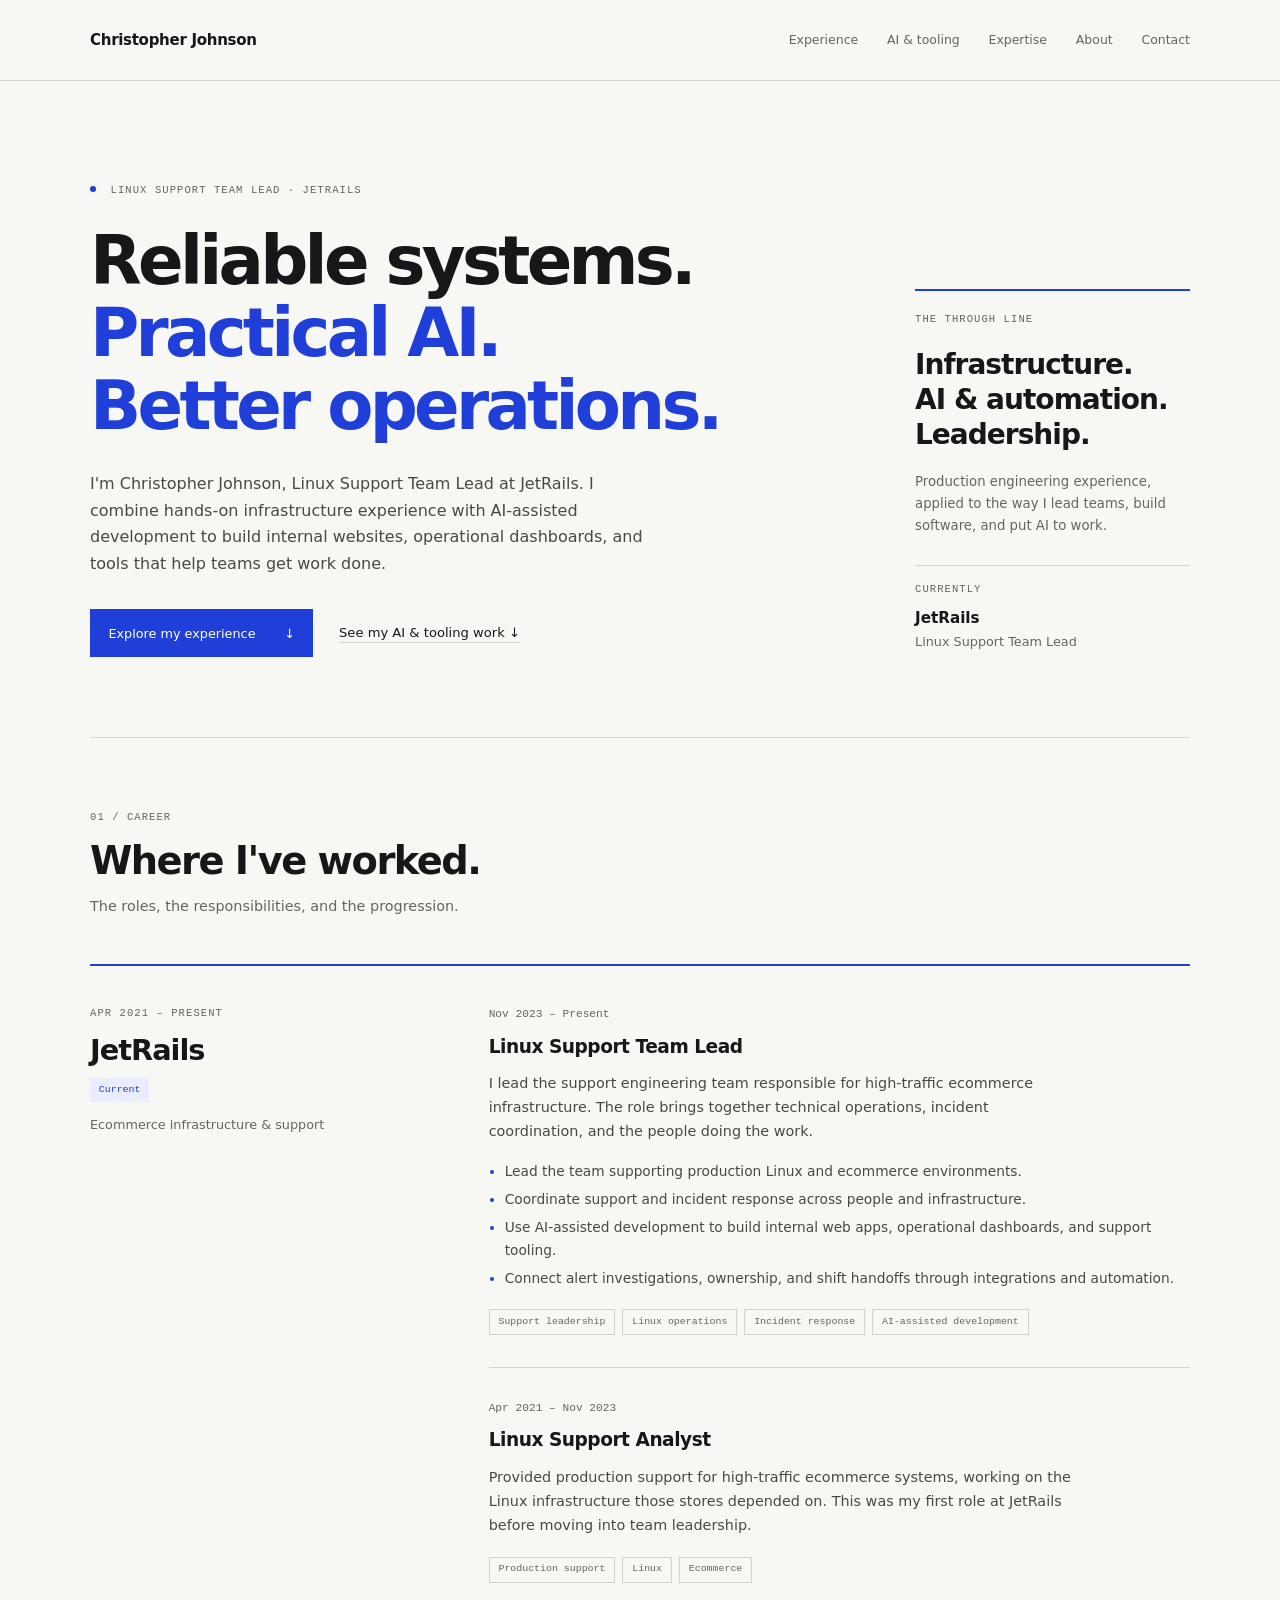
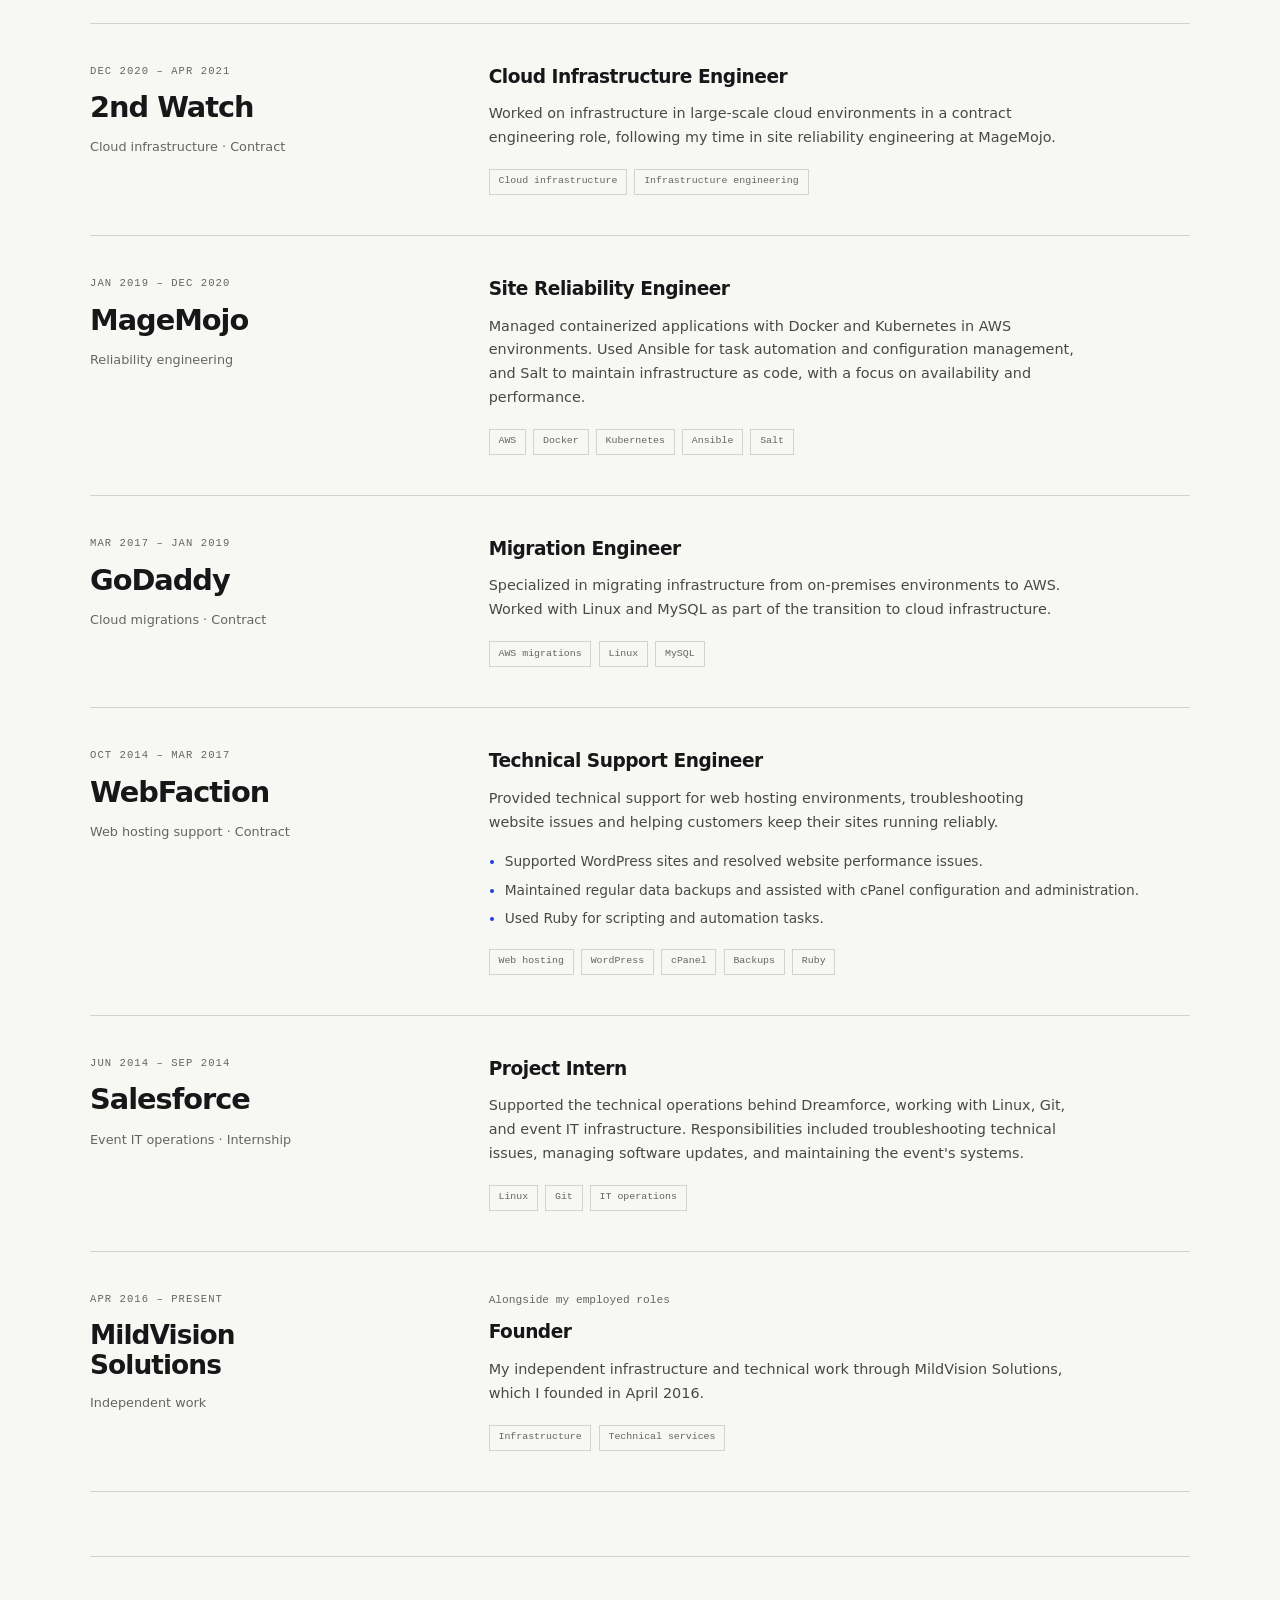
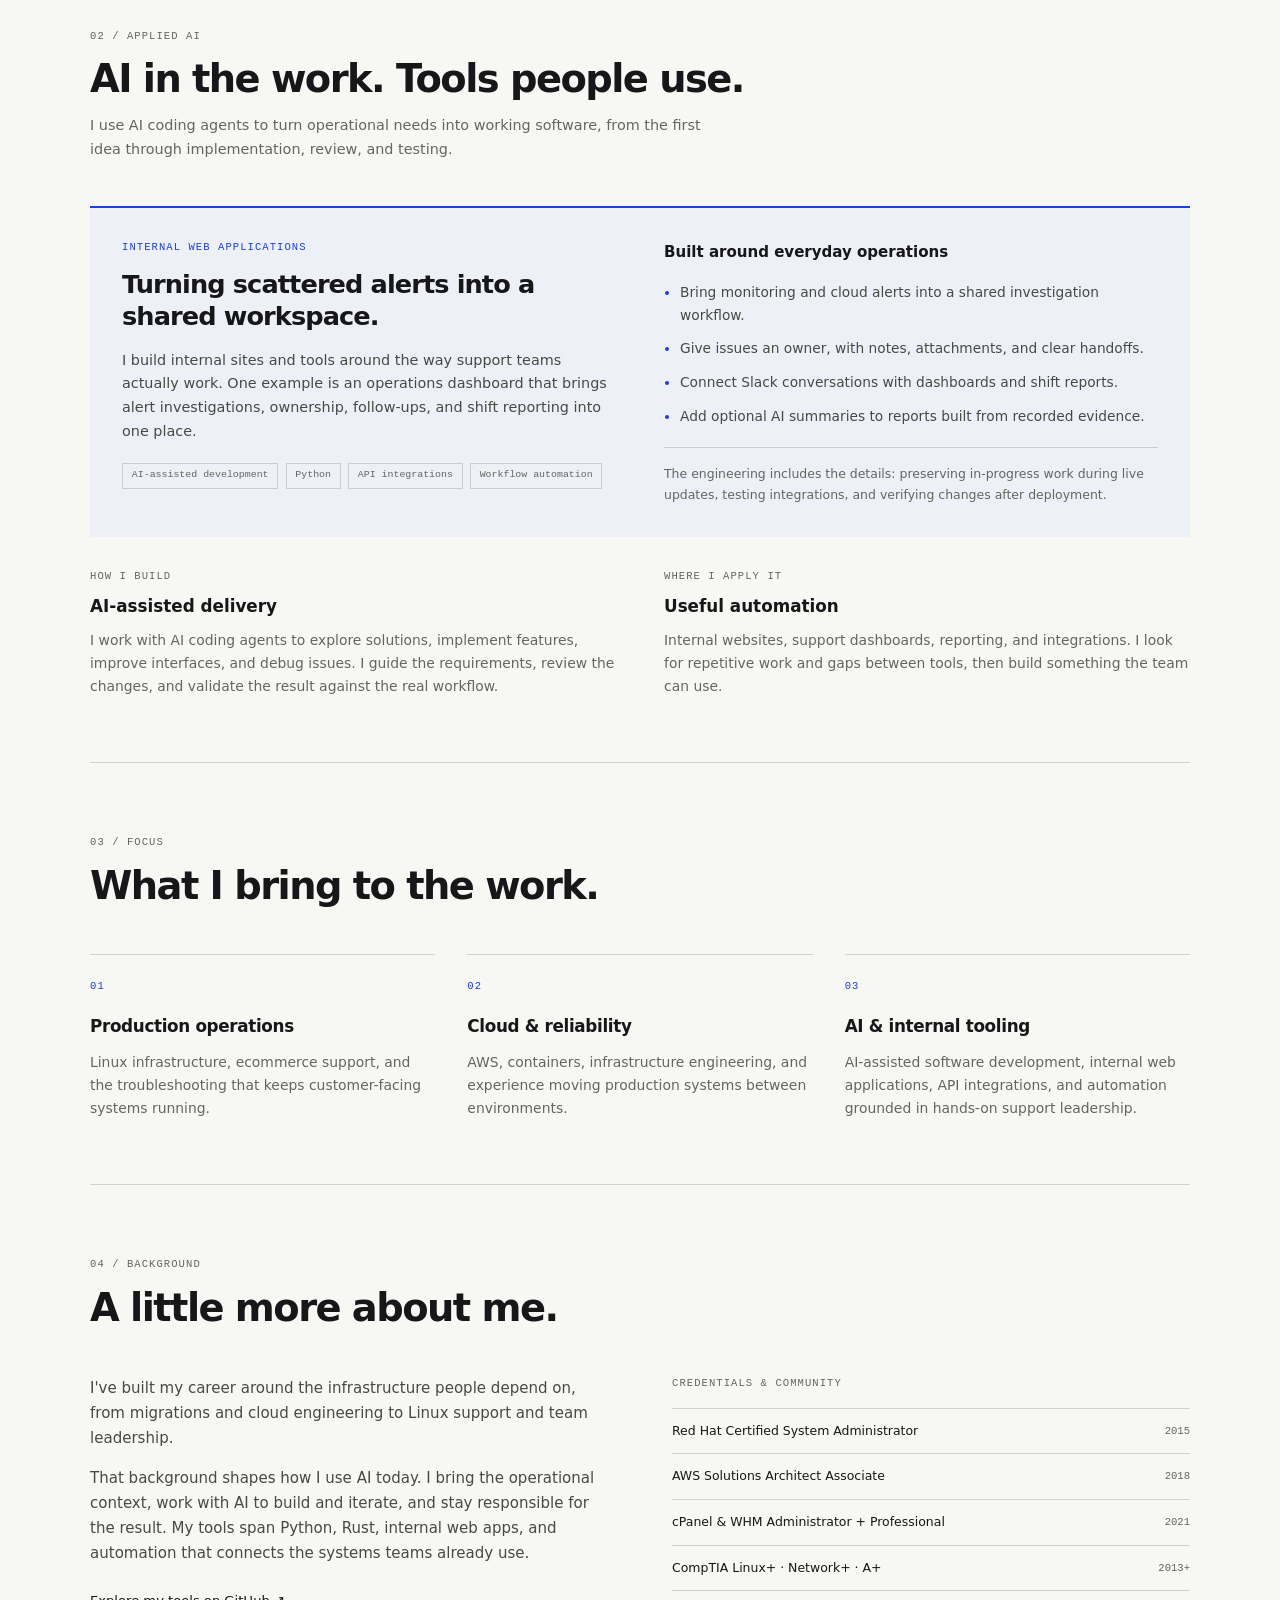
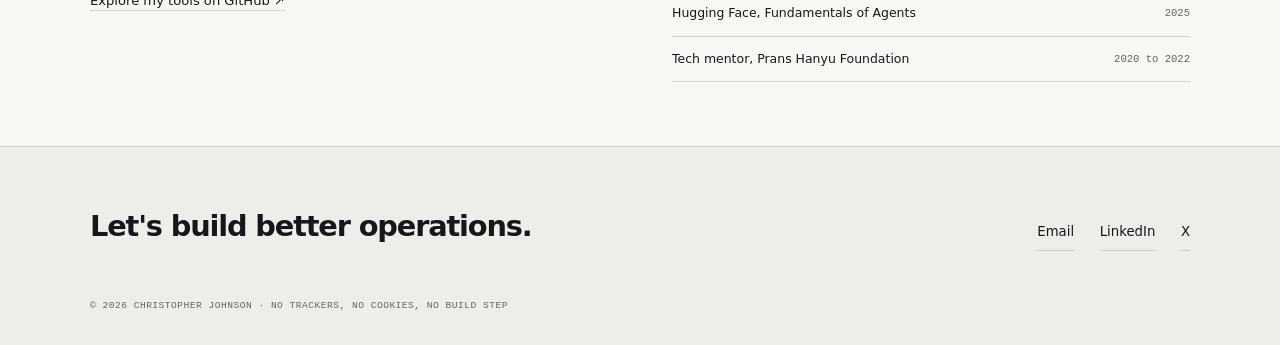
==== commit 57b1883c: "Refocus portfolio on career history and applied AI tooling" ====
--- a/index.html
+++ b/index.html
@@ -4,17 +4,17 @@
   <meta charset="utf-8">
   <meta name="viewport" content="width=device-width, initial-scale=1">
   <meta name="theme-color" content="#f7f7f4">
-  <title>Christopher Johnson · Linux Support Team Lead</title>
-  <meta name="description" content="Christopher Johnson leads a Linux support engineering team at JetRails and builds small, sharp tools that cut alert noise, speed up triage, and make production boring.">
+  <title>Christopher Johnson · Infrastructure, AI &amp; Operations</title>
+  <meta name="description" content="Christopher Johnson leads Linux support at JetRails and uses AI-assisted development to build internal web apps, operational dashboards, and automation. Explore his work and career.">
   <link rel="canonical" href="https://chrisjohnson89.github.io/">
   <link rel="icon" href="data:image/svg+xml,%3Csvg xmlns='http://www.w3.org/2000/svg' viewBox='0 0 64 64'%3E%3Crect width='64' height='64' fill='%231f3fd8'/%3E%3Ctext x='32' y='43' font-family='-apple-system,Segoe UI,sans-serif' font-size='30' font-weight='700' fill='%23f7f7f4' text-anchor='middle'%3ECJ%3C/text%3E%3C/svg%3E">
-  <meta property="og:title" content="Christopher Johnson · Linux Support Team Lead">
-  <meta property="og:description" content="A decade of Linux, reliability engineering, and support leadership. Small, sharp tools that make production boring.">
+  <meta property="og:title" content="Christopher Johnson · Infrastructure, AI &amp; Operations">
+  <meta property="og:description" content="Reliable systems. Practical AI. Better operations. Linux support leadership, internal web apps, and AI-assisted tooling by Christopher Johnson.">
   <meta property="og:type" content="website">
   <meta property="og:url" content="https://chrisjohnson89.github.io/">
   <meta property="og:image" content="https://chrisjohnson89.github.io/og-image.png">
   <meta name="twitter:card" content="summary_large_image">
-  <link rel="stylesheet" href="styles.css">
+  <link rel="stylesheet" href="styles.css?v=20260929-career-ai">
   <script type="application/ld+json">
   {
     "@context": "https://schema.org",
@@ -33,179 +33,139 @@
   </script>
 </head>
 <body>
+<a class="skip-link" href="#main">Skip to content</a>
 <header class="site">
   <div class="wrap">
     <a class="wordmark" href="#">Christopher Johnson</a>
     <nav class="primary" aria-label="Primary">
-      <a href="#work">Work</a>
       <a href="#experience">Experience</a>
+      <a href="#ai-tooling">AI &amp; tooling</a>
+      <a href="#expertise">Expertise</a>
       <a href="#about">About</a>
       <a href="#contact">Contact</a>
     </nav>
   </div>
 </header>
 
-<main>
+<main id="main">
   <div class="wrap">
-    <section class="hero">
-      <p class="label">Linux Support Team Lead · JetRails</p>
-      <h1>I make production <span class="accent">boring.</span></h1>
-      <p class="intro">
-        A decade of Linux, reliability engineering, and support leadership for
-        high-traffic ecommerce infrastructure. I build small, sharp tools that
-        cut alert noise, speed up triage, and let operators sleep.
-      </p>
-      <div class="hero-meta">
-        <a href="https://github.com/ChrisJohnson89">GitHub</a>
-        <a href="https://www.linkedin.com/in/chrisjohnsonlink/">LinkedIn</a>
-        <a href="https://x.com/sweetunit">X</a>
-        <a href="mailto:cjengineer89@gmail.com">Email</a>
+    <section class="hero" aria-labelledby="intro-title">
+      <div class="hero-copy">
+        <p class="label"><span class="status-dot" aria-hidden="true"></span> Linux Support Team Lead · JetRails</p>
+        <h1 id="intro-title">Reliable systems.<br><span class="accent">Practical AI.<br>Better operations.</span></h1>
+        <p class="intro">I'm Christopher Johnson, Linux Support Team Lead at JetRails. I combine hands-on infrastructure experience with AI-assisted development to build internal websites, operational dashboards, and tools that help teams get work done.</p>
+        <div class="hero-meta">
+          <a class="button" href="#experience">Explore my experience <span aria-hidden="true">↓</span></a>
+          <a class="text-link" href="#ai-tooling">See my AI &amp; tooling work <span aria-hidden="true">↓</span></a>
+        </div>
+      </div>
+      <aside class="career-overview" aria-label="Career overview">
+        <p class="label">The through line</p>
+        <p class="overview-title">Infrastructure.<br>AI &amp; automation.<br>Leadership.</p>
+        <p>Production engineering experience, applied to the way I lead teams, build software, and put AI to work.</p>
+        <div class="overview-footer"><span class="label">Currently</span><strong>JetRails</strong><span>Linux Support Team Lead</span></div>
+      </aside>
+    </section>
+
+    <section id="experience" aria-labelledby="experience-title">
+      <div class="section-head"><span class="label">01 / Career</span><h2 id="experience-title">Where I've worked.</h2><p>The roles, the responsibilities, and the progression.</p></div>
+      <div class="career-list">
+        <article class="employer">
+          <header class="employer-heading"><p class="label">Apr 2021 – Present</p><h3>JetRails</h3><span class="current-badge">Current</span><p>Ecommerce infrastructure &amp; support</p></header>
+          <div class="roles">
+            <section class="role" aria-labelledby="jetrails-lead">
+              <p class="role-date">Nov 2023 – Present</p><h4 id="jetrails-lead">Linux Support Team Lead</h4>
+              <p>I lead the support engineering team responsible for high-traffic ecommerce infrastructure. The role brings together technical operations, incident coordination, and the people doing the work.</p>
+              <ul class="responsibilities"><li>Lead the team supporting production Linux and ecommerce environments.</li><li>Coordinate support and incident response across people and infrastructure.</li><li>Use AI-assisted development to build internal web apps, operational dashboards, and support tooling.</li><li>Connect alert investigations, ownership, and shift handoffs through integrations and automation.</li></ul>
+              <ul class="tags" aria-label="Areas of focus"><li>Support leadership</li><li>Linux operations</li><li>Incident response</li><li>AI-assisted development</li></ul>
+            </section>
+            <section class="role" aria-labelledby="jetrails-analyst">
+              <p class="role-date">Apr 2021 – Nov 2023</p><h4 id="jetrails-analyst">Linux Support Analyst</h4>
+              <p>Provided production support for high-traffic ecommerce systems, working on the Linux infrastructure those stores depended on. This was my first role at JetRails before moving into team leadership.</p>
+              <ul class="tags" aria-label="Areas of focus"><li>Production support</li><li>Linux</li><li>Ecommerce</li></ul>
+            </section>
+          </div>
+        </article>
+        <article class="employer">
+          <header class="employer-heading"><p class="label">Dec 2020 – Apr 2021</p><h3>2nd Watch</h3><p>Cloud infrastructure · Contract</p></header>
+          <div class="roles"><section class="role" aria-labelledby="second-watch"><h4 id="second-watch">Cloud Infrastructure Engineer</h4><p>Worked on infrastructure in large-scale cloud environments in a contract engineering role, following my time in site reliability engineering at MageMojo.</p><ul class="tags" aria-label="Areas of focus"><li>Cloud infrastructure</li><li>Infrastructure engineering</li></ul></section></div>
+        </article>
+        <article class="employer">
+          <header class="employer-heading"><p class="label">Jan 2019 – Dec 2020</p><h3>MageMojo</h3><p>Reliability engineering</p></header>
+          <div class="roles"><section class="role" aria-labelledby="magemojo"><h4 id="magemojo">Site Reliability Engineer</h4><p>Managed containerized applications with Docker and Kubernetes in AWS environments. Used Ansible for task automation and configuration management, and Salt to maintain infrastructure as code, with a focus on availability and performance.</p><ul class="tags" aria-label="Areas of focus"><li>AWS</li><li>Docker</li><li>Kubernetes</li><li>Ansible</li><li>Salt</li></ul></section></div>
+        </article>
+        <article class="employer">
+          <header class="employer-heading"><p class="label">Mar 2017 – Jan 2019</p><h3>GoDaddy</h3><p>Cloud migrations · Contract</p></header>
+          <div class="roles"><section class="role" aria-labelledby="godaddy"><h4 id="godaddy">Migration Engineer</h4><p>Specialized in migrating infrastructure from on-premises environments to AWS. Worked with Linux and MySQL as part of the transition to cloud infrastructure.</p><ul class="tags" aria-label="Areas of focus"><li>AWS migrations</li><li>Linux</li><li>MySQL</li></ul></section></div>
+        </article>
+        <article class="employer" id="webfaction">
+          <header class="employer-heading"><p class="label">Oct 2014 – Mar 2017</p><h3>WebFaction</h3><p>Web hosting support · Contract</p></header>
+          <div class="roles">
+            <section class="role" aria-labelledby="webfaction-role">
+              <h4 id="webfaction-role">Technical Support Engineer</h4>
+              <p>Provided technical support for web hosting environments, troubleshooting website issues and helping customers keep their sites running reliably.</p>
+              <ul class="responsibilities"><li>Supported WordPress sites and resolved website performance issues.</li><li>Maintained regular data backups and assisted with cPanel configuration and administration.</li><li>Used Ruby for scripting and automation tasks.</li></ul>
+              <ul class="tags" aria-label="Areas of focus"><li>Web hosting</li><li>WordPress</li><li>cPanel</li><li>Backups</li><li>Ruby</li></ul>
+            </section>
+          </div>
+        </article>
+        <article class="employer">
+          <header class="employer-heading"><p class="label">Jun 2014 – Sep 2014</p><h3>Salesforce</h3><p>Event IT operations · Internship</p></header>
+          <div class="roles">
+            <section class="role" aria-labelledby="salesforce-role">
+              <h4 id="salesforce-role">Project Intern</h4>
+              <p>Supported the technical operations behind Dreamforce, working with Linux, Git, and event IT infrastructure. Responsibilities included troubleshooting technical issues, managing software updates, and maintaining the event's systems.</p>
+              <ul class="tags" aria-label="Areas of focus"><li>Linux</li><li>Git</li><li>IT operations</li></ul>
+            </section>
+          </div>
+        </article>
+        <article class="employer independent">
+          <header class="employer-heading"><p class="label">Apr 2016 – Present</p><h3>MildVision<br>Solutions</h3><p>Independent work</p></header>
+          <div class="roles"><section class="role" aria-labelledby="mildvision"><p class="role-date">Alongside my employed roles</p><h4 id="mildvision">Founder</h4><p>My independent infrastructure and technical work through MildVision Solutions, which I founded in April 2016.</p><ul class="tags" aria-label="Areas of focus"><li>Infrastructure</li><li>Technical services</li></ul></section></div>
+        </article>
       </div>
     </section>
 
-    <section id="work">
-      <div class="section-head"><span class="label">01</span><h2>Selected work</h2></div>
-
-      <article class="flagship">
-        <div>
-          <p class="label flagship-label">Flagship</p>
-          <h3>ComfyUI-NeuralBooru</h3>
-          <p class="tagline">Plain English in, validated Danbooru tags out.</p>
-          <p class="body">
-            A ComfyUI node that turns scene descriptions into image-generation
-            prompts using any local LLM. The model proposes tags; a 140,000-tag
-            Danbooru whitelist validates them, so only vocabulary the image model
-            was actually trained on survives. Zero runtime dependencies, by design.
-          </p>
-          <div class="facts">
-            <span>PYTHON · STDLIB ONLY</span>
-            <span>27 STARS</span>
-            <span>COMFYUI REGISTRY</span>
-            <span>CI TESTED</span>
-          </div>
-          <a class="flagship-link" href="https://github.com/ChrisJohnson89/ComfyUI-NeuralBooru">View on GitHub →</a>
+    <section id="ai-tooling" aria-labelledby="ai-title">
+      <div class="section-head"><span class="label">02 / Applied AI</span><h2 id="ai-title">AI in the work. Tools people use.</h2><p>I use AI coding agents to turn operational needs into working software, from the first idea through implementation, review, and testing.</p></div>
+      <article class="applied-work">
+        <div class="applied-intro">
+          <p class="label">Internal web applications</p>
+          <h3>Turning scattered alerts into a shared workspace.</h3>
+          <p>I build internal sites and tools around the way support teams actually work. One example is an operations dashboard that brings alert investigations, ownership, follow-ups, and shift reporting into one place.</p>
+          <ul class="tags" aria-label="Technical focus"><li>AI-assisted development</li><li>Python</li><li>API integrations</li><li>Workflow automation</li></ul>
         </div>
-        <div class="diagram" aria-label="Diagram: an English description flows through a local LLM, then a validator, producing a clean prompt">
-          <svg viewBox="0 0 300 240" xmlns="http://www.w3.org/2000/svg" role="img">
-            <g font-family="ui-monospace, Menlo, monospace" font-size="10.5">
-              <rect x="20" y="14" width="260" height="34" fill="none" stroke="#17171a" stroke-width="1.2"/>
-              <text x="34" y="35" fill="#17171a">"a vampire girl, night classroom"</text>
-              <path d="M150 48 v18" stroke="#1f3fd8" stroke-width="1.2" fill="none"/>
-              <path d="M146 62 l4 6 l4 -6" stroke="#1f3fd8" stroke-width="1.2" fill="none"/>
-              <rect x="60" y="70" width="180" height="34" fill="none" stroke="#17171a" stroke-width="1.2"/>
-              <text x="86" y="91" fill="#17171a">any local LLM</text>
-              <path d="M150 104 v18" stroke="#1f3fd8" stroke-width="1.2" fill="none"/>
-              <path d="M146 118 l4 6 l4 -6" stroke="#1f3fd8" stroke-width="1.2" fill="none"/>
-              <rect x="40" y="126" width="220" height="34" fill="none" stroke="#1f3fd8" stroke-width="1.5"/>
-              <text x="66" y="147" fill="#1f3fd8">validator · 140k real tags</text>
-              <path d="M150 160 v18" stroke="#1f3fd8" stroke-width="1.2" fill="none"/>
-              <path d="M146 174 l4 6 l4 -6" stroke="#1f3fd8" stroke-width="1.2" fill="none"/>
-              <rect x="20" y="182" width="260" height="34" fill="#17171a"/>
-              <text x="34" y="203" fill="#f7f7f4">1girl, vampire, fangs, smirk ...</text>
-            </g>
-          </svg>
+        <div class="applied-details">
+          <h4>Built around everyday operations</h4>
+          <ul class="responsibilities"><li>Bring monitoring and cloud alerts into a shared investigation workflow.</li><li>Give issues an owner, with notes, attachments, and clear handoffs.</li><li>Connect Slack conversations with dashboards and shift reports.</li><li>Add optional AI summaries to reports built from recorded evidence.</li></ul>
+          <p class="work-note">The engineering includes the details: preserving in-progress work during live updates, testing integrations, and verifying changes after deployment.</p>
         </div>
       </article>
-
-      <div class="rows">
-        <article class="row">
-          <a class="cover" href="https://github.com/ChrisJohnson89/Ferromon" aria-label="Ferromon on GitHub"></a>
-          <span class="lang">Rust</span>
-          <div>
-            <h3>Ferromon</h3>
-            <p>Fast TUI system monitor: CPU, memory, disk, processes, services, and logs without leaving the terminal. Static builds, curl-pipe install, self-updates in place.</p>
-          </div>
-          <span class="goto">→</span>
-        </article>
-        <article class="row">
-          <a class="cover" href="https://github.com/ChrisJohnson89/Ferrolog" aria-label="Ferrolog on GitHub"></a>
-          <span class="lang">Rust</span>
-          <div>
-            <h3>Ferrolog</h3>
-            <p>Lightweight TUI log viewer with live search and severity filtering, TRACE through FATAL. No ambition to become Splunk.</p>
-          </div>
-          <span class="goto">→</span>
-        </article>
-        <article class="row">
-          <a class="cover" href="https://github.com/ChrisJohnson89/cmkview" aria-label="cmkview on GitHub"></a>
-          <span class="lang">Python · macOS</span>
-          <div>
-            <h3>cmkview</h3>
-            <p>Native macOS incident dashboard for CheckMK. Problems grouped by category, severity filters, a menu bar count, credentials in the Keychain.</p>
-          </div>
-          <span class="goto">→</span>
-        </article>
-        <article class="row">
-          <a class="cover" href="https://github.com/ChrisJohnson89/ClawSentry" aria-label="ClawSentry on GitHub"></a>
-          <span class="lang">Python</span>
-          <div>
-            <h3>ClawSentry</h3>
-            <p>Local-first security and ops dashboard for OpenClaw with a live SSE timeline. The activity feed shows metadata only, never message contents.</p>
-          </div>
-          <span class="goto">→</span>
-        </article>
+      <div class="ai-practice">
+        <article><p class="label">How I build</p><h3>AI-assisted delivery</h3><p>I work with AI coding agents to explore solutions, implement features, improve interfaces, and debug issues. I guide the requirements, review the changes, and validate the result against the real workflow.</p></article>
+        <article><p class="label">Where I apply it</p><h3>Useful automation</h3><p>Internal websites, support dashboards, reporting, and integrations. I look for repetitive work and gaps between tools, then build something the team can use.</p></article>
       </div>
-
-      <p class="footnote">
-        Also: <a href="https://github.com/ChrisJohnson89/terminal-aquarium-office-drama">a terminal aquarium where ASCII fish generate workplace drama</a>. Deeply unnecessary. Zero regrets.
-      </p>
     </section>
 
-    <section id="experience">
-      <div class="section-head"><span class="label">02</span><h2>Experience</h2></div>
-      <ul class="xp">
-        <li>
-          <time>2023.11 to now</time>
-          <div><strong>Linux Support Team Lead</strong> <span class="org">· JetRails</span>
-            <p>Leads the support engineering team for high-traffic ecommerce infrastructure: people, incidents, and the automation that keeps both calm.</p></div>
-        </li>
-        <li>
-          <time>2021.04 to 2023.11</time>
-          <div><strong>Linux Support Analyst</strong> <span class="org">· JetRails</span>
-            <p>Production support for high-traffic ecommerce systems.</p></div>
-        </li>
-        <li>
-          <time>2020.12 to 2021.04</time>
-          <div><strong>Cloud Infrastructure Engineer</strong> <span class="org">· 2nd Watch</span>
-            <p>Contract infrastructure work in large-scale cloud environments.</p></div>
-        </li>
-        <li>
-          <time>2019.01 to 2020.12</time>
-          <div><strong>Site Reliability Engineer</strong> <span class="org">· MageMojo</span>
-            <p>AWS, containers, automation, and the steady pursuit of boring uptime.</p></div>
-        </li>
-        <li>
-          <time>2017.03 to 2019.01</time>
-          <div><strong>Migration Engineer</strong> <span class="org">· GoDaddy</span>
-            <p>Large-scale migrations: moving important things between computers without setting them on fire.</p></div>
-        </li>
-        <li>
-          <time>2016.04 to now</time>
-          <div><strong>Founder</strong> <span class="org">· MildVision Solutions</span>
-            <p>Independent infrastructure and technical work.</p></div>
-        </li>
-      </ul>
+    <section id="expertise" aria-labelledby="expertise-title">
+      <div class="section-head"><span class="label">03 / Focus</span><h2 id="expertise-title">What I bring to the work.</h2></div>
+      <div class="expertise-grid">
+        <article><span class="label">01</span><h3>Production operations</h3><p>Linux infrastructure, ecommerce support, and the troubleshooting that keeps customer-facing systems running.</p></article>
+        <article><span class="label">02</span><h3>Cloud &amp; reliability</h3><p>AWS, containers, infrastructure engineering, and experience moving production systems between environments.</p></article>
+        <article><span class="label">03</span><h3>AI &amp; internal tooling</h3><p>AI-assisted software development, internal web applications, API integrations, and automation grounded in hands-on support leadership.</p></article>
+      </div>
     </section>
 
     <section id="about">
-      <div class="section-head"><span class="label">03</span><h2>About</h2></div>
+      <div class="section-head"><span class="label">04 / Background</span><h2>A little more about me.</h2></div>
       <div class="about-grid">
         <div class="bio">
-          <p>
-            I have spent ten years operating Linux infrastructure that other
-            people depend on: ecommerce platforms on Black Friday, migrations
-            that could not lose a byte, on-call rotations that needed fewer
-            pages, not more dashboards.
-          </p>
-          <p>
-            These days I lead a support engineering team and build the tooling
-            I always wished existed: monitors, log viewers, and AI-assisted
-            automation that does the boring parts correctly. I write my tools
-            in Rust and Python, and yes, I use Vim.
-          </p>
+          <p>I've built my career around the infrastructure people depend on, from migrations and cloud engineering to Linux support and team leadership.</p>
+          <p>That background shapes how I use AI today. I bring the operational context, work with AI to build and iterate, and stay responsible for the result. My tools span Python, Rust, internal web apps, and automation that connects the systems teams already use.</p>
+          <a class="text-link github-link" href="https://github.com/ChrisJohnson89">Explore my tools on GitHub <span aria-hidden="true">↗</span></a>
         </div>
         <div>
-          <p class="label creds-label">Credentials</p>
+          <p class="label creds-label">Credentials &amp; community</p>
           <ul class="creds">
             <li><span>Red Hat Certified System Administrator</span><time>2015</time></li>
             <li><span>AWS Solutions Architect Associate</span><time>2018</time></li>
@@ -222,10 +182,9 @@
 
 <footer id="contact">
   <div class="wrap">
-    <p class="cta">Have a system that misbehaves?</p>
+    <p class="cta">Let's build better operations.</p>
     <nav aria-label="Contact links">
       <a href="mailto:cjengineer89@gmail.com">Email</a>
-      <a href="https://github.com/ChrisJohnson89">GitHub</a>
       <a href="https://www.linkedin.com/in/chrisjohnsonlink/">LinkedIn</a>
       <a href="https://x.com/sweetunit">X</a>
     </nav>
--- a/styles.css
+++ b/styles.css
@@ -1,152 +1,124 @@
 :root {
   --ground: #f7f7f4;
   --ink: #17171a;
-  --muted: #6e6e68;
+  --muted: #656560;
   --accent: #1f3fd8;
-  --hairline: rgba(23, 23, 26, 0.16);
+  --hairline: rgba(23, 23, 26, .16);
   --sans: -apple-system, BlinkMacSystemFont, "Segoe UI", system-ui, sans-serif;
   --mono: ui-monospace, "SF Mono", Menlo, Consolas, monospace;
 }
 * { box-sizing: border-box; margin: 0; }
-html { scroll-behavior: smooth; }
-body {
-  background: var(--ground);
-  color: var(--ink);
-  font: 400 1rem/1.6 var(--sans);
-  -webkit-font-smoothing: antialiased;
-}
+html { scroll-behavior: smooth; scroll-padding-top: 2rem; }
+body { background: var(--ground); color: var(--ink); font: 400 1rem/1.65 var(--sans); -webkit-font-smoothing: antialiased; }
+::selection { color: white; background: var(--accent); }
 a { color: inherit; text-decoration: none; }
-.wrap { max-width: 1060px; margin: 0 auto; padding: 0 1.5rem; }
-
-.label {
-  font: 500 0.68rem/1 var(--mono);
-  letter-spacing: 0.14em;
-  text-transform: uppercase;
-  color: var(--muted);
-}
-
-header.site {
-  border-bottom: 1px solid var(--hairline);
-}
-header.site .wrap {
-  display: flex; justify-content: space-between; align-items: center;
-  height: 64px;
-}
-.wordmark { font-weight: 600; font-size: 0.9rem; letter-spacing: -0.01em; }
+a:focus-visible { outline: 2px solid var(--accent); outline-offset: 6px; }
+.wrap { max-width: 1180px; margin: 0 auto; padding: 0 2.5rem; }
+.label { font: 500 .66rem/1.5 var(--mono); letter-spacing: .1em; text-transform: uppercase; color: var(--muted); }
+.skip-link { position: fixed; top: -5rem; left: 1rem; z-index: 10; padding: .7rem 1rem; background: var(--accent); color: white; }
+.skip-link:focus { top: 1rem; }
+header.site { border-bottom: 1px solid var(--hairline); }
+header.site .wrap { display: flex; justify-content: space-between; align-items: center; min-height: 80px; gap: 1rem; }
+.wordmark { font-weight: 650; font-size: .94rem; letter-spacing: -.02em; }
 nav.primary { display: flex; gap: 1.8rem; }
-nav.primary a { font-size: 0.82rem; color: var(--muted); }
-nav.primary a:hover { color: var(--ink); }
-
-.hero { padding: clamp(4rem, 10vw, 7.5rem) 0 clamp(3rem, 7vw, 5.5rem); }
-.hero h1 {
-  margin-top: 1.2rem;
-  font-size: clamp(2.6rem, 6.5vw, 4.6rem);
-  font-weight: 700;
-  letter-spacing: -0.035em;
-  line-height: 1.02;
-  text-wrap: balance;
-  max-width: 18ch;
-}
-.hero h1 .accent { color: var(--accent); }
-.hero .intro {
-  margin-top: 2rem;
-  max-width: 58ch;
-  font-size: 1.08rem;
-  color: #3a3a38;
-}
-.hero-meta {
-  margin-top: 2.6rem;
-  display: flex; flex-wrap: wrap; gap: 0.8rem 2.4rem;
-  font-size: 0.85rem;
-}
-.hero-meta a { border-bottom: 1px solid var(--hairline); padding-bottom: 2px; }
-.hero-meta a:hover { border-color: var(--accent); color: var(--accent); }
-
-section { padding: clamp(3rem, 7vw, 5rem) 0; }
-main section#work, main section#experience, main section#about { border-top: 1px solid var(--hairline); }
-.section-head { display: flex; align-items: baseline; gap: 1.4rem; margin-bottom: 2.6rem; }
-.section-head h2 { font-size: 1.05rem; font-weight: 600; letter-spacing: -0.01em; }
-
-/* flagship */
-.flagship {
-  display: grid; grid-template-columns: minmax(0, 5fr) minmax(0, 4fr);
-  gap: 2.5rem; align-items: center;
-  border: 1px solid var(--ink);
-  padding: clamp(1.4rem, 3.5vw, 2.6rem);
-}
-.flagship .flagship-label { color: var(--accent); }
-.flagship h3 { margin-top: 0.5rem; font-size: 1.6rem; letter-spacing: -0.02em; font-weight: 650; }
-.flagship .tagline { margin-top: 0.4rem; color: var(--accent); font-weight: 500; font-size: 0.95rem; }
-.flagship p.body { margin-top: 1.1rem; font-size: 0.92rem; color: #3a3a38; }
-.facts { margin-top: 1.4rem; display: flex; flex-wrap: wrap; gap: 0.5rem; }
-.facts span {
-  font: 500 0.66rem/1 var(--mono); letter-spacing: 0.06em;
-  border: 1px solid var(--hairline); padding: 0.42rem 0.55rem; color: var(--muted);
-}
-.flagship-link { display: inline-block; margin-top: 1.6rem; font-size: 0.85rem; font-weight: 500; color: var(--accent); }
-.flagship-link:hover { text-decoration: underline; text-underline-offset: 4px; }
-.diagram svg { width: 100%; height: auto; display: block; }
-
-/* project rows */
-.rows { margin-top: 2.5rem; border-top: 1px solid var(--hairline); }
-.row {
-  display: grid; grid-template-columns: 150px minmax(0, 1fr) auto;
-  gap: 1.5rem; align-items: baseline;
-  padding: 1.35rem 0; border-bottom: 1px solid var(--hairline);
-  position: relative;
-}
-.row > a.cover { position: absolute; inset: 0; }
-.row h3 { font-size: 1.02rem; font-weight: 600; letter-spacing: -0.01em; }
-.row p { font-size: 0.88rem; color: #4a4a46; max-width: 60ch; }
-.row .lang { font: 500 0.66rem/1 var(--mono); letter-spacing: 0.1em; color: var(--muted); text-transform: uppercase; }
-.row:hover h3 { color: var(--accent); }
-.row .goto { color: var(--muted); font-size: 0.9rem; }
-.row:hover .goto { color: var(--accent); }
-.footnote { margin-top: 1.6rem; font-size: 0.82rem; color: var(--muted); }
-.footnote a { border-bottom: 1px solid var(--hairline); }
-.footnote a:hover { color: var(--accent); border-color: var(--accent); }
-
-/* experience */
-.xp { border-top: 1px solid var(--hairline); padding: 0; }
-.xp li {
-  list-style: none;
-  display: grid; grid-template-columns: 170px 1fr;
-  gap: 1.5rem; padding: 1.15rem 0;
-  border-bottom: 1px solid var(--hairline);
-}
-.xp time { font: 400 0.72rem/1.9 var(--mono); color: var(--muted); font-variant-numeric: tabular-nums; }
-.xp strong { font-weight: 600; font-size: 0.95rem; }
-.xp .org { color: var(--accent); font-weight: 500; }
-.xp p { font-size: 0.85rem; color: #4a4a46; margin-top: 0.15rem; max-width: 62ch; }
-
-/* about */
-.about-grid { display: grid; grid-template-columns: minmax(0, 3fr) minmax(0, 2fr); gap: 3rem; }
-.about-grid .bio p { max-width: 58ch; font-size: 0.95rem; color: #3a3a38; }
-.about-grid .bio p + p { margin-top: 1rem; }
+nav.primary a { font-size: .78rem; color: var(--muted); padding: .5rem 0; }
+nav.primary a:hover, .text-link:hover { color: var(--accent); }
+.hero { display: grid; grid-template-columns: minmax(0, 1fr) 275px; gap: 3rem; align-items: end; padding: clamp(4rem, 8vw, 7rem) 0 5rem; }
+.status-dot { display: inline-block; width: 6px; height: 6px; border-radius: 50%; background: var(--accent); margin: 0 .45rem .1rem 0; }
+.hero h1 { margin-top: 1.6rem; font-size: clamp(2.7rem, 5.5vw, 4.2rem); font-weight: 650; letter-spacing: -.055em; line-height: 1.08; }
+.accent { color: var(--accent); }
+.hero .intro { margin-top: 1.8rem; max-width: 55ch; font-size: 1rem; color: #484844; }
+.hero-meta { margin-top: 2rem; display: flex; align-items: center; flex-wrap: wrap; gap: 1.3rem 1.6rem; font-size: .8rem; }
+.button { display: inline-flex; align-items: center; justify-content: space-between; gap: 1.8rem; background: var(--accent); color: white; padding: .85rem 1.15rem; }
+.button:hover { background: #172da0; }
+.text-link { display: inline-block; text-decoration: underline; text-underline-offset: 5px; text-decoration-color: var(--hairline); font-size: .82rem; }
+.career-overview { border-top: 2px solid var(--accent); padding-top: 1.3rem; padding-bottom: .3rem; }
+.overview-title { margin: 1.2rem 0; font-size: 1.75rem; font-weight: 550; line-height: 1.25; letter-spacing: -.035em; }
+.career-overview > p:not([class]) { color: var(--muted); font-size: .83rem; }
+.overview-footer { display: flex; flex-direction: column; margin-top: 1.8rem; padding-top: 1rem; border-top: 1px solid var(--hairline); font-size: .8rem; }
+.overview-footer strong { margin-top: .5rem; font-size: .95rem; }
+.overview-footer > span:last-child { color: var(--muted); }
+main section[id] { padding: 4rem 0; border-top: 1px solid var(--hairline); }
+.section-head { margin-bottom: 2.8rem; }
+.section-head h2 { font-size: clamp(1.8rem, 3vw, 2.5rem); font-weight: 550; letter-spacing: -.04em; line-height: 1.2; margin-top: .6rem; }
+.section-head > p { color: var(--muted); font-size: .9rem; margin-top: .7rem; }
+.career-list { border-top: 1px solid var(--hairline); }
+.employer { display: grid; grid-template-columns: minmax(0, 1fr) minmax(0, 2fr); gap: 3rem; padding: 2.5rem 0; border-bottom: 1px solid var(--hairline); }
+.employer:first-child { border-top: 2px solid var(--accent); margin-top: -1px; }
+.employer-heading h3 { margin: .75rem 0 .45rem; font-size: 1.8rem; line-height: 1.15; font-weight: 600; letter-spacing: -.035em; }
+.employer-heading > p:last-child { font-size: .8rem; color: var(--muted); margin-top: .75rem; }
+.current-badge { display: inline-block; font: 500 .62rem/1.4 var(--mono); color: var(--accent); background: #e9edff; padding: .3rem .55rem; }
+.role { padding: 0; }
+.role + .role { margin-top: 2rem; border-top: 1px solid var(--hairline); padding-top: 2rem; }
+.role-date { font: 400 .7rem/1.6 var(--mono); color: var(--muted); margin-bottom: .6rem; }
+.role h4 { font-size: 1.16rem; font-weight: 600; letter-spacing: -.025em; line-height: 1.4; }
+.role > p:not(.role-date) { color: #484844; font-size: .9rem; margin-top: .8rem; max-width: 65ch; }
+.responsibilities { padding-left: 1rem; margin-top: 1rem; color: #484844; font-size: .86rem; }
+.responsibilities li + li { margin-top: .35rem; }
+.responsibilities li::marker { color: var(--accent); }
+.tags { display: flex; flex-wrap: wrap; gap: .45rem; padding: 0; margin-top: 1.2rem; list-style: none; }
+.tags li { border: 1px solid var(--hairline); padding: .28rem .55rem; color: var(--muted); font: 400 .62rem/1.5 var(--mono); }
+.independent .employer-heading h3 { font-size: 1.65rem; }
+.expertise-grid { display: grid; grid-template-columns: repeat(3, minmax(0, 1fr)); gap: 2rem; }
+.expertise-grid article { border-top: 1px solid var(--hairline); padding-top: 1rem; }
+.expertise-grid .label { color: var(--accent); }
+.expertise-grid h3 { font-weight: 550; font-size: 1.05rem; margin-top: 1rem; letter-spacing: -.02em; }
+.expertise-grid p { margin-top: .65rem; font-size: .87rem; color: var(--muted); }
+.about-grid { display: grid; grid-template-columns: minmax(0, 1fr) minmax(0, 1fr); gap: 4rem; }
+.bio p { font-size: .94rem; color: #484844; }
+.bio p + p { margin-top: 1rem; }
+.github-link { margin-top: 1.5rem; }
 .creds-label { margin-bottom: 1rem; }
 .creds { border-top: 1px solid var(--hairline); padding: 0; }
-.creds li {
-  list-style: none; display: flex; justify-content: space-between; gap: 1rem;
-  padding: 0.7rem 0; border-bottom: 1px solid var(--hairline); font-size: 0.85rem;
+.creds li { list-style: none; display: flex; justify-content: space-between; gap: 1rem; padding: .75rem 0; border-bottom: 1px solid var(--hairline); font-size: .78rem; }
+.creds time { flex-shrink: 0; font: 400 .66rem/1.9 var(--mono); color: var(--muted); }
+footer { background: #edeee9; border-top: 1px solid var(--hairline); padding: 3.5rem 0 2rem; }
+footer .wrap { display: flex; flex-wrap: wrap; justify-content: space-between; gap: 1.5rem; align-items: baseline; }
+footer .cta { font-size: 1.8rem; font-weight: 550; letter-spacing: -.04em; }
+footer nav { display: flex; flex-wrap: wrap; gap: 1.6rem; font-size: .83rem; }
+footer nav a { border-bottom: 1px solid var(--hairline); padding: .4rem 0; }
+footer nav a:hover { color: var(--accent); border-color: var(--accent); }
+.colophon { margin-top: 3rem; }
+.colophon .label { font-size: .6rem; letter-spacing: .05em; }
+/* Applied AI: one concrete example, followed by working practice. */
+#ai-tooling .section-head > p { max-width: 68ch; }
+.applied-work { display: grid; grid-template-columns: minmax(0, 1fr) minmax(0, 1fr); gap: 3rem; background: #eef0f8; border-top: 2px solid var(--accent); padding: 2rem; }
+.applied-intro > .label { color: var(--accent); }
+.applied-intro h3 { font-size: 1.6rem; line-height: 1.25; letter-spacing: -.035em; font-weight: 550; margin-top: .8rem; }
+.applied-intro > p:not(.label) { font-size: .9rem; color: #484844; margin-top: 1rem; }
+.applied-details h4 { font-size: .94rem; font-weight: 600; }
+.applied-details .responsibilities { font-size: .86rem; }
+.applied-details .responsibilities li + li { margin-top: .7rem; }
+.work-note { border-top: 1px solid var(--hairline); padding-top: 1rem; margin-top: 1.2rem; font-size: .78rem; color: var(--muted); }
+.ai-practice { display: grid; grid-template-columns: repeat(2, minmax(0, 1fr)); gap: 3rem; margin-top: 2rem; }
+.ai-practice h3 { font-size: 1.05rem; font-weight: 550; margin: .5rem 0; }
+.ai-practice article > p:last-child { font-size: .87rem; color: var(--muted); }
+@media (max-width: 900px) {
+  .hero { grid-template-columns: minmax(0, 1fr) 215px; gap: 2rem; }
+  .hero h1 { font-size: clamp(2.6rem, 5.5vw, 3.8rem); }
+  .employer { grid-template-columns: minmax(0, 1fr) minmax(0, 2fr); gap: 2rem; }
+  .about-grid { gap: 2rem; }
 }
-.creds time { font: 400 0.72rem/1.7 var(--mono); color: var(--muted); }
-
-footer {
-  border-top: 1px solid var(--ink);
-  padding: 3rem 0 3.5rem;
+@media (max-width: 680px) {
+  .wrap { padding: 0 1.25rem; }
+  header.site .wrap { flex-direction: column; align-items: flex-start; justify-content: center; gap: .5rem; padding-top: 1rem; padding-bottom: .8rem; }
+  nav.primary { gap: 1.4rem; flex-wrap: wrap; }
+  nav.primary a { font-size: .75rem; }
+  .hero { grid-template-columns: 1fr; padding: 3.5rem 0; gap: 2.5rem; }
+  .hero h1 { font-size: clamp(2.4rem, 8.3vw, 3.4rem); }
+  .hero .intro { font-size: .95rem; }
+  .hero-copy > .label { font-size: .59rem; }
+  .career-overview { display: none; }
+  main section[id] { padding: 3rem 0; }
+  .section-head { margin-bottom: 2rem; }
+  .employer { grid-template-columns: 1fr; gap: 1.5rem; padding: 2rem 0; }
+  .employer-heading h3 { font-size: 1.6rem; }
+  .employer-heading > p:last-child { margin-top: .5rem; }
+  .applied-work { grid-template-columns: 1fr; padding: 1.25rem; gap: 2rem; }
+  .ai-practice { grid-template-columns: 1fr; gap: 1.5rem; }
+  .expertise-grid, .about-grid { grid-template-columns: 1fr; gap: 2rem; }
+  .roles { padding-left: 1rem; border-left: 2px solid #dfe3f3; }
+  .creds time { font-size: .61rem; }
+  footer .cta { font-size: 1.6rem; }
 }
-footer .wrap { display: flex; flex-wrap: wrap; justify-content: space-between; gap: 1.5rem; align-items: baseline; }
-footer .cta { font-size: 1.3rem; font-weight: 650; letter-spacing: -0.02em; }
-footer nav { display: flex; flex-wrap: wrap; gap: 1.6rem; font-size: 0.85rem; }
-footer nav a { border-bottom: 1px solid var(--hairline); padding-bottom: 2px; }
-footer nav a:hover { color: var(--accent); border-color: var(--accent); }
-.colophon { margin-top: 2rem; }
-
-@media (max-width: 780px) {
-  .flagship { grid-template-columns: 1fr; }
-  .row { grid-template-columns: 1fr auto; }
-  .row .lang { grid-column: 1 / -1; order: -1; }
-  .xp li { grid-template-columns: 1fr; gap: 0.2rem; }
-  .about-grid { grid-template-columns: 1fr; }
-  nav.primary { display: none; }
-}
+@media (prefers-reduced-motion: reduce) { html { scroll-behavior: auto; } }
